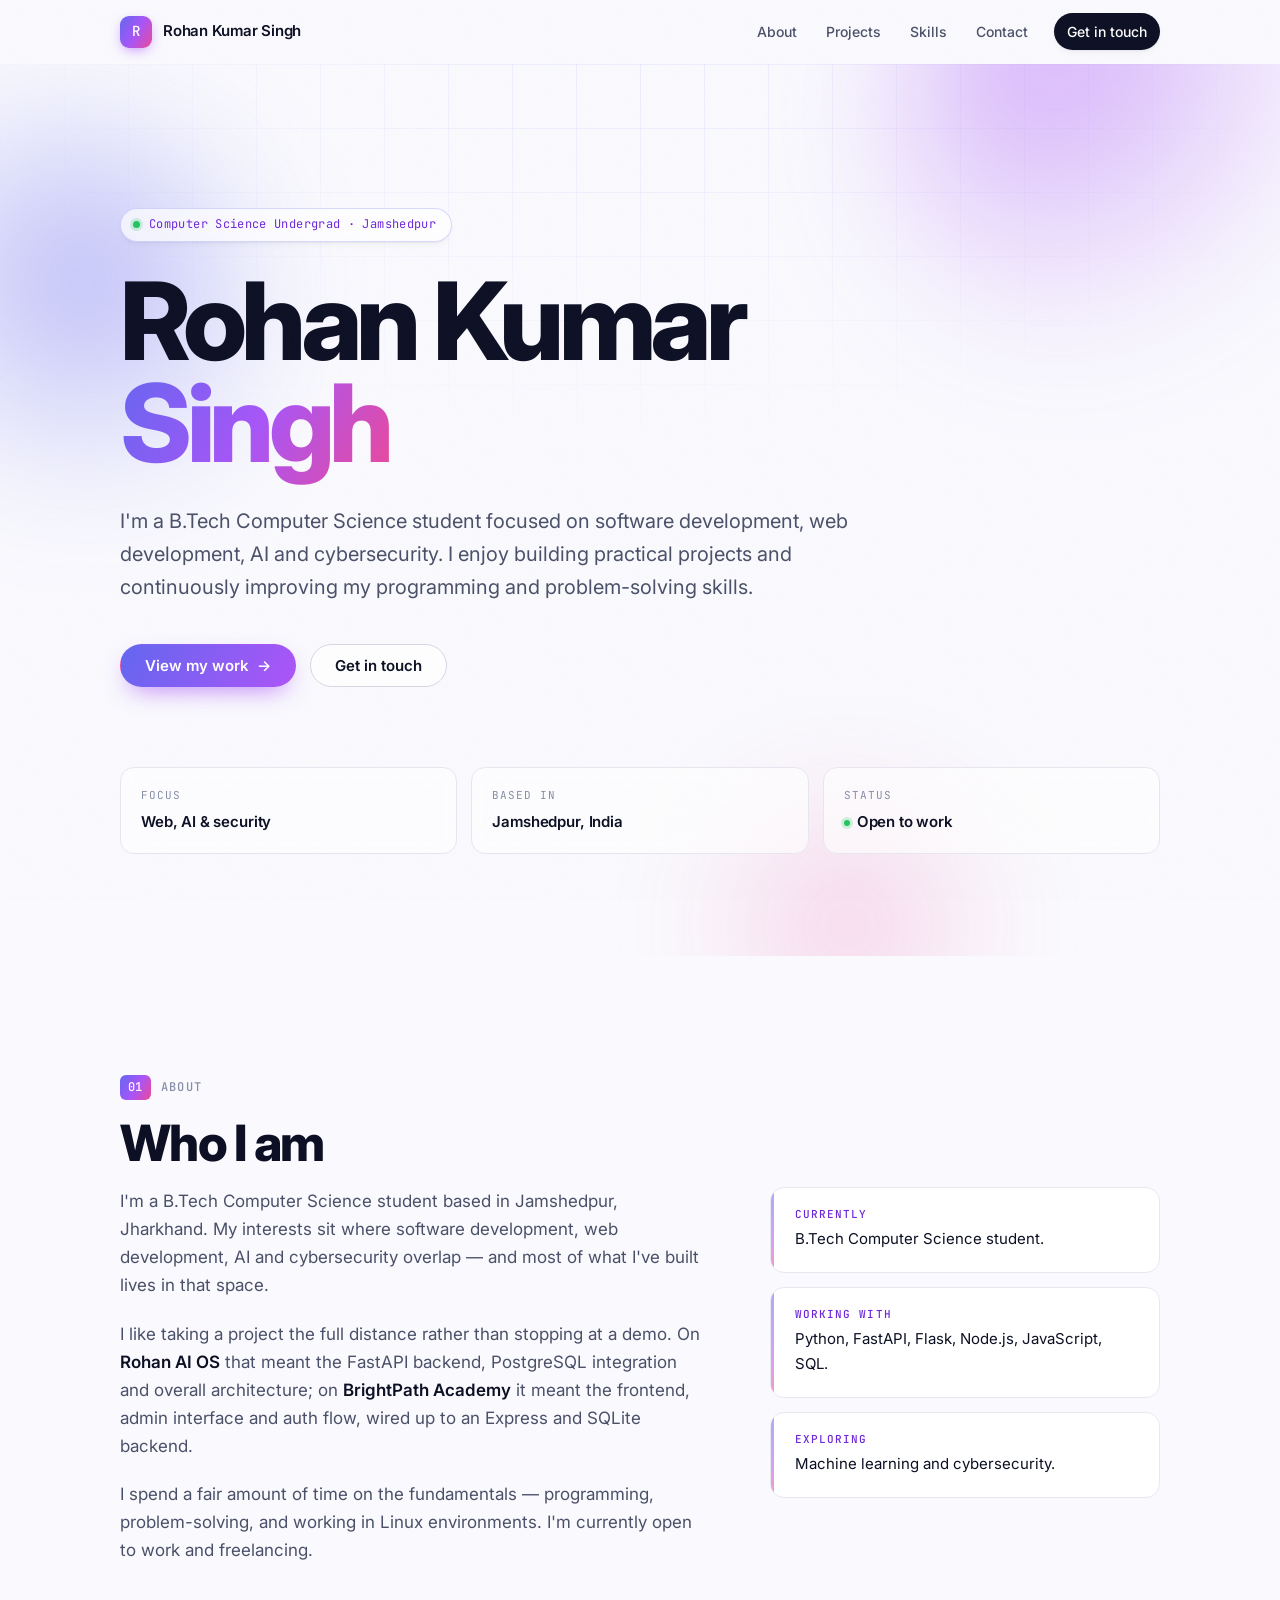
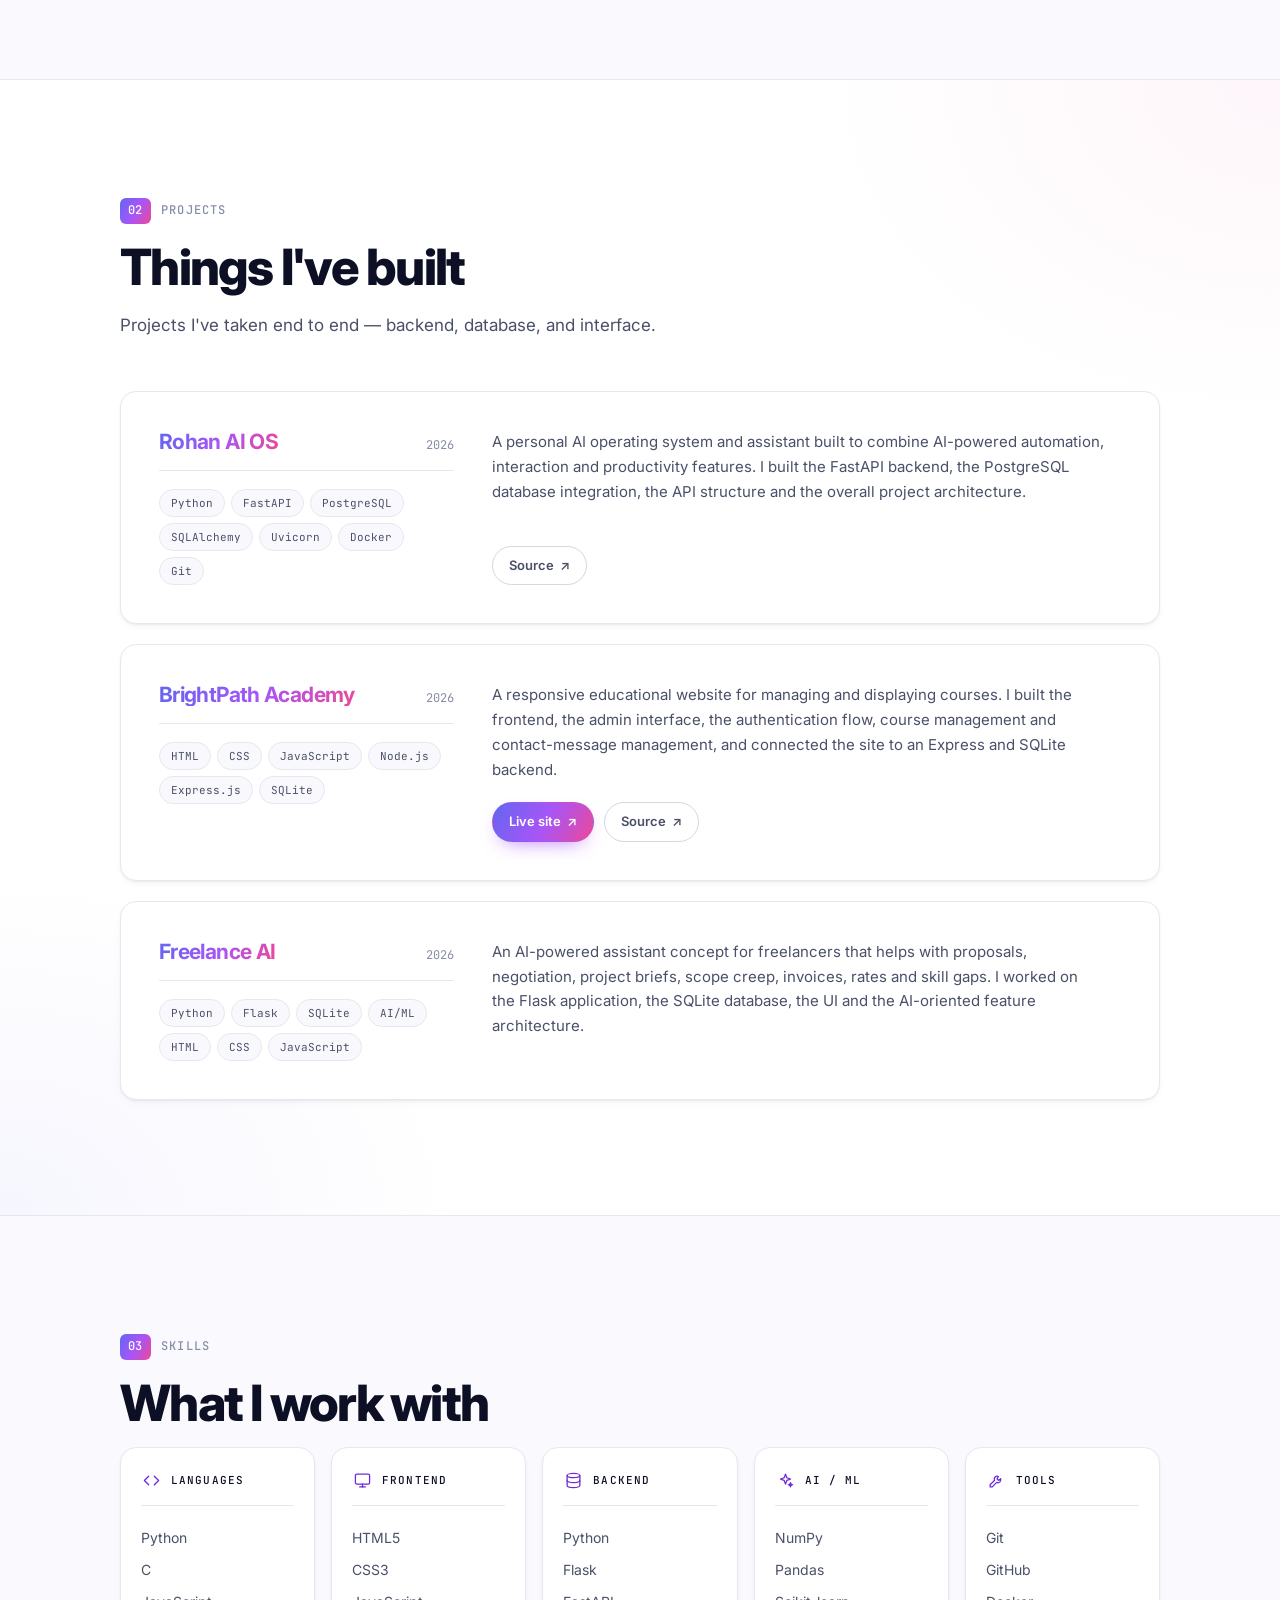
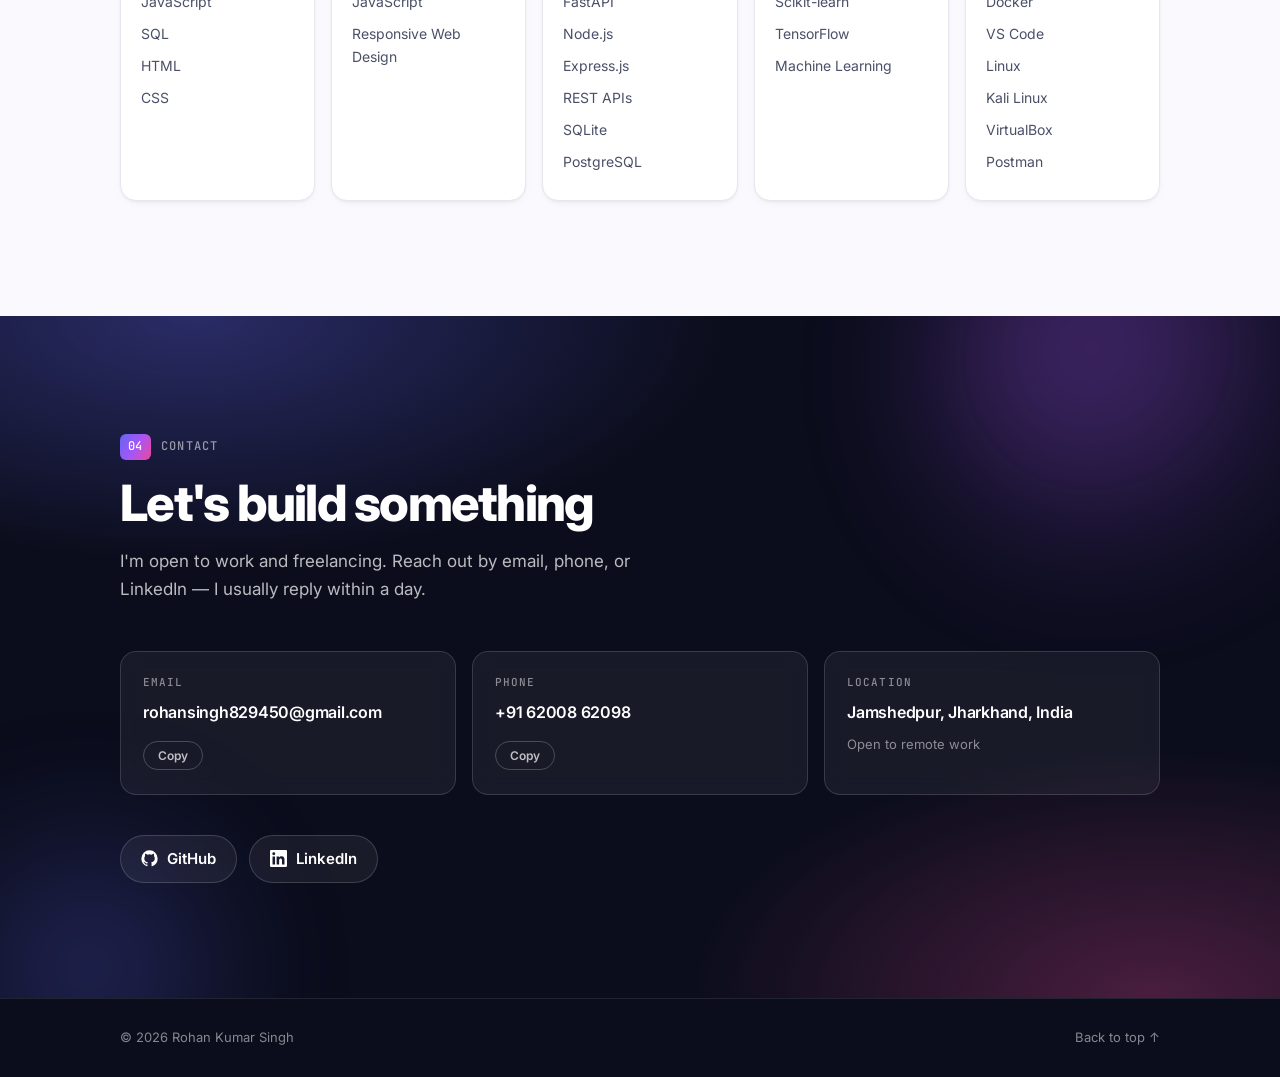
==== web/index.html @ a2c8829d "Add personal portfolio site Single-page portfolio with hero, about, projects, skills and contact sec" ====
<!DOCTYPE html>
<html lang="en">
<head>
<meta charset="UTF-8" />
<meta name="viewport" content="width=device-width, initial-scale=1" />
<title>Rohan Kumar Singh — Software Developer</title>
<meta name="description" content="Portfolio of Rohan Kumar Singh, a B.Tech Computer Science student in Jamshedpur, India, building across software development, web development, AI and cybersecurity." />
<meta property="og:title" content="Rohan Kumar Singh — Software Developer" />
<meta property="og:description" content="Projects, skills and contact details for Rohan Kumar Singh — web development, AI and cybersecurity." />
<meta property="og:type" content="website" />
<link rel="preconnect" href="https://fonts.googleapis.com" />
<link rel="preconnect" href="https://fonts.gstatic.com" crossorigin />
<link href="https://fonts.googleapis.com/css2?family=Inter:wght@400;500;600;700;800&family=JetBrains+Mono:wght@400;500&display=swap" rel="stylesheet" />
<link rel="stylesheet" href="styles.css" />
<link rel="icon" href="data:image/svg+xml,<svg xmlns='http://www.w3.org/2000/svg' viewBox='0 0 100 100'><text y='.9em' font-size='90'>R</text></svg>" />
</head>
<body>

<div class="noise" aria-hidden="true"></div>
<a class="skip-link" href="#main">Skip to content</a>

<header class="nav" id="nav">
  <div class="nav__inner">
    <a class="nav__logo" href="#top" aria-label="Rohan Kumar Singh — home">
      <span class="nav__mark" aria-hidden="true">R</span>
      <span class="nav__name">Rohan Kumar Singh</span>
    </a>

    <nav class="nav__links" id="nav-links" aria-label="Primary">
      <a href="#about">About</a>
      <a href="#projects">Projects</a>
      <a href="#skills">Skills</a>
      <a href="#contact">Contact</a>
      <a class="nav__cta" href="#contact">Get in touch</a>
    </nav>

    <button class="nav__toggle" id="nav-toggle" aria-label="Open menu" aria-expanded="false" aria-controls="nav-links">
      <span></span><span></span><span></span>
    </button>
  </div>
</header>

<main id="main">

  <section class="hero" id="top">
    <div class="hero__decor" aria-hidden="true">
      <span class="orb orb--1"></span>
      <span class="orb orb--2"></span>
      <span class="orb orb--3"></span>
    </div>

    <div class="container">
      <p class="eyebrow reveal">
        <span class="dot" aria-hidden="true"></span>
        Computer Science Undergrad · Jamshedpur
      </p>

      <h1 class="hero__title reveal">
        Rohan Kumar<br /><span class="grad-text">Singh</span>
      </h1>

      <p class="hero__lede reveal">
        I'm a B.Tech Computer Science student focused on software development,
        web development, AI and cybersecurity. I enjoy building practical projects
        and continuously improving my programming and problem-solving skills.
      </p>

      <div class="hero__actions reveal">
        <a class="btn btn--primary" href="#projects">
          View my work
          <span aria-hidden="true">→</span>
        </a>
        <a class="btn btn--ghost" href="#contact">Get in touch</a>
      </div>

      <dl class="hero__stats reveal">
        <div class="stat">
          <dt>Focus</dt>
          <dd>Web, AI &amp; security</dd>
        </div>
        <div class="stat">
          <dt>Based in</dt>
          <dd>Jamshedpur, India</dd>
        </div>
        <div class="stat">
          <dt>Status</dt>
          <dd><span class="dot dot--sm" aria-hidden="true"></span>Open to work</dd>
        </div>
      </dl>
    </div>
  </section>

  <section class="section" id="about" aria-labelledby="about-title">
    <div class="container">
      <p class="section__index reveal"><span>01</span> About</p>
      <h2 class="section__title reveal" id="about-title">Who I am</h2>

      <div class="about__grid">
        <div class="about__body reveal">
          <p>
            I'm a B.Tech Computer Science student based in Jamshedpur, Jharkhand.
            My interests sit where software development, web development, AI and
            cybersecurity overlap — and most of what I've built lives in that space.
          </p>
          <p>
            I like taking a project the full distance rather than stopping at a demo.
            On <strong>Rohan AI OS</strong> that meant the FastAPI backend, PostgreSQL
            integration and overall architecture; on <strong>BrightPath Academy</strong>
            it meant the frontend, admin interface and auth flow, wired up to an
            Express and SQLite backend.
          </p>
          <p>
            I spend a fair amount of time on the fundamentals — programming,
            problem-solving, and working in Linux environments. I'm currently
            open to work and freelancing.
          </p>
        </div>

        <aside class="about__facts reveal" aria-label="Quick facts">
          <div class="fact">
            <h3>Currently</h3>
            <p>B.Tech Computer Science student.</p>
          </div>
          <div class="fact">
            <h3>Working with</h3>
            <p>Python, FastAPI, Flask, Node.js, JavaScript, SQL.</p>
          </div>
          <div class="fact">
            <h3>Exploring</h3>
            <p>Machine learning and cybersecurity.</p>
          </div>
        </aside>
      </div>
    </div>
  </section>

  <section class="section section--alt" id="projects" aria-labelledby="projects-title">
    <div class="container">
      <p class="section__index reveal"><span>02</span> Projects</p>
      <h2 class="section__title reveal" id="projects-title">Things I've built</h2>
      <p class="section__lede reveal">
        Projects I've taken end to end — backend, database, and interface.
      </p>

      <div class="projects">

        <article class="project reveal">
          <div class="project__glow" aria-hidden="true"></div>
          <div class="project__meta">
            <div class="project__head">
              <h3 class="project__name">Rohan AI OS</h3>
              <p class="project__year">2026</p>
            </div>
            <ul class="tags">
              <li>Python</li><li>FastAPI</li><li>PostgreSQL</li><li>SQLAlchemy</li>
              <li>Uvicorn</li><li>Docker</li><li>Git</li>
            </ul>
          </div>
          <div class="project__body">
            <p class="project__desc">
              A personal AI operating system and assistant built to combine AI-powered
              automation, interaction and productivity features. I built the FastAPI
              backend, the PostgreSQL database integration, the API structure and the
              overall project architecture.
            </p>
            <div class="project__links">
              <a class="link-pill" href="https://github.com/ROHANSINGH-create/rohan-ai-os" target="_blank" rel="noopener noreferrer">
                Source <span aria-hidden="true">↗</span>
              </a>
            </div>
          </div>
        </article>

        <article class="project reveal">
          <div class="project__glow" aria-hidden="true"></div>
          <div class="project__meta">
            <div class="project__head">
              <h3 class="project__name">BrightPath Academy</h3>
              <p class="project__year">2026</p>
            </div>
            <ul class="tags">
              <li>HTML</li><li>CSS</li><li>JavaScript</li><li>Node.js</li>
              <li>Express.js</li><li>SQLite</li>
            </ul>
          </div>
          <div class="project__body">
            <p class="project__desc">
              A responsive educational website for managing and displaying courses.
              I built the frontend, the admin interface, the authentication flow,
              course management and contact-message management, and connected the
              site to an Express and SQLite backend.
            </p>
            <div class="project__links">
              <a class="link-pill link-pill--solid" href="https://brightpath-coaching-1.onrender.com" target="_blank" rel="noopener noreferrer">
                Live site <span aria-hidden="true">↗</span>
              </a>
              <a class="link-pill" href="https://github.com/ROHANSINGH-create/brightpath-coaching" target="_blank" rel="noopener noreferrer">
                Source <span aria-hidden="true">↗</span>
              </a>
            </div>
          </div>
        </article>

        <article class="project reveal">
          <div class="project__glow" aria-hidden="true"></div>
          <div class="project__meta">
            <div class="project__head">
              <h3 class="project__name">Freelance AI</h3>
              <p class="project__year">2026</p>
            </div>
            <ul class="tags">
              <li>Python</li><li>Flask</li><li>SQLite</li><li>AI/ML</li>
              <li>HTML</li><li>CSS</li><li>JavaScript</li>
            </ul>
          </div>
          <div class="project__body">
            <p class="project__desc">
              An AI-powered assistant concept for freelancers that helps with proposals,
              negotiation, project briefs, scope creep, invoices, rates and skill gaps.
              I worked on the Flask application, the SQLite database, the UI and the
              AI-oriented feature architecture.
            </p>
          </div>
        </article>

      </div>
    </div>
  </section>

  <section class="section" id="skills" aria-labelledby="skills-title">
    <div class="container">
      <p class="section__index reveal"><span>03</span> Skills</p>
      <h2 class="section__title reveal" id="skills-title">What I work with</h2>

      <div class="skills">

        <div class="skill-group reveal">
          <h3>
            <svg viewBox="0 0 24 24" fill="none" stroke="currentColor" stroke-width="1.8" stroke-linecap="round" stroke-linejoin="round" aria-hidden="true"><polyline points="16 18 22 12 16 6"/><polyline points="8 6 2 12 8 18"/></svg>
            Languages
          </h3>
          <ul>
            <li>Python</li><li>C</li><li>JavaScript</li>
            <li>SQL</li><li>HTML</li><li>CSS</li>
          </ul>
        </div>

        <div class="skill-group reveal">
          <h3>
            <svg viewBox="0 0 24 24" fill="none" stroke="currentColor" stroke-width="1.8" stroke-linecap="round" stroke-linejoin="round" aria-hidden="true"><rect x="2" y="3" width="20" height="14" rx="2"/><line x1="8" y1="21" x2="16" y2="21"/><line x1="12" y1="17" x2="12" y2="21"/></svg>
            Frontend
          </h3>
          <ul>
            <li>HTML5</li><li>CSS3</li><li>JavaScript</li>
            <li>Responsive Web Design</li>
          </ul>
        </div>

        <div class="skill-group reveal">
          <h3>
            <svg viewBox="0 0 24 24" fill="none" stroke="currentColor" stroke-width="1.8" stroke-linecap="round" stroke-linejoin="round" aria-hidden="true"><ellipse cx="12" cy="5" rx="9" ry="3"/><path d="M21 12c0 1.66-4 3-9 3s-9-1.34-9-3"/><path d="M3 5v14c0 1.66 4 3 9 3s9-1.34 9-3V5"/></svg>
            Backend
          </h3>
          <ul>
            <li>Python</li><li>Flask</li><li>FastAPI</li><li>Node.js</li>
            <li>Express.js</li><li>REST APIs</li><li>SQLite</li><li>PostgreSQL</li>
          </ul>
        </div>

        <div class="skill-group reveal">
          <h3>
            <svg viewBox="0 0 24 24" fill="none" stroke="currentColor" stroke-width="1.8" stroke-linecap="round" stroke-linejoin="round" aria-hidden="true"><path d="M12 3l1.9 5.1L19 10l-5.1 1.9L12 17l-1.9-5.1L5 10l5.1-1.9z"/><path d="M19 15l.8 2.2L22 18l-2.2.8L19 21l-.8-2.2L16 18l2.2-.8z"/></svg>
            AI / ML
          </h3>
          <ul>
            <li>NumPy</li><li>Pandas</li><li>Scikit-learn</li>
            <li>TensorFlow</li><li>Machine Learning</li>
          </ul>
        </div>

        <div class="skill-group reveal">
          <h3>
            <svg viewBox="0 0 24 24" fill="none" stroke="currentColor" stroke-width="1.8" stroke-linecap="round" stroke-linejoin="round" aria-hidden="true"><path d="M14.7 6.3a4 4 0 0 0-5.4 5.4L3 18v3h3l6.3-6.3a4 4 0 0 0 5.4-5.4l-2.6 2.6-2.4-2.4z"/></svg>
            Tools
          </h3>
          <ul>
            <li>Git</li><li>GitHub</li><li>Docker</li><li>VS Code</li>
            <li>Linux</li><li>Kali Linux</li><li>VirtualBox</li><li>Postman</li>
          </ul>
        </div>

      </div>
    </div>
  </section>

  <section class="section contact" id="contact" aria-labelledby="contact-title">
    <div class="contact__decor" aria-hidden="true">
      <span class="orb orb--4"></span>
      <span class="orb orb--5"></span>
    </div>

    <div class="container">
      <p class="section__index section__index--light reveal"><span>04</span> Contact</p>
      <h2 class="section__title section__title--light reveal" id="contact-title">Let's build something</h2>
      <p class="contact__lede reveal">
        I'm open to work and freelancing. Reach out by email, phone, or LinkedIn —
        I usually reply within a day.
      </p>

      <div class="contact__grid">
        <div class="contact-card reveal">
          <h3>Email</h3>
          <a class="contact-card__value" href="mailto:rohansingh829450@gmail.com">rohansingh829450@gmail.com</a>
          <button class="copy-btn" type="button" data-copy="rohansingh829450@gmail.com" data-label="Copy">Copy</button>
        </div>

        <div class="contact-card reveal">
          <h3>Phone</h3>
          <a class="contact-card__value" href="tel:+916200862098">+91 62008 62098</a>
          <button class="copy-btn" type="button" data-copy="+916200862098" data-label="Copy">Copy</button>
        </div>

        <div class="contact-card reveal">
          <h3>Location</h3>
          <p class="contact-card__value contact-card__value--static">Jamshedpur, Jharkhand, India</p>
          <p class="contact-card__note">Open to remote work</p>
        </div>
      </div>

      <ul class="socials reveal">
        <li>
          <a href="https://github.com/ROHANSINGH-create" target="_blank" rel="noopener noreferrer">
            <svg viewBox="0 0 24 24" fill="currentColor" aria-hidden="true"><path d="M12 .5A11.5 11.5 0 0 0 .5 12a11.5 11.5 0 0 0 7.86 10.92c.58.1.79-.25.79-.56v-2c-3.2.7-3.88-1.37-3.88-1.37-.53-1.34-1.29-1.7-1.29-1.7-1.05-.72.08-.7.08-.7 1.16.08 1.77 1.2 1.77 1.2 1.03 1.77 2.7 1.26 3.36.96.1-.75.4-1.26.73-1.55-2.55-.29-5.24-1.28-5.24-5.7 0-1.26.45-2.29 1.19-3.1-.12-.29-.52-1.46.11-3.05 0 0 .97-.31 3.18 1.18a11 11 0 0 1 5.8 0c2.2-1.49 3.17-1.18 3.17-1.18.63 1.59.23 2.76.12 3.05.74.81 1.18 1.84 1.18 3.1 0 4.43-2.69 5.4-5.25 5.69.41.36.78 1.06.78 2.14v3.17c0 .31.21.67.8.56A11.5 11.5 0 0 0 23.5 12 11.5 11.5 0 0 0 12 .5z"/></svg>
            GitHub
          </a>
        </li>
        <li>
          <a href="https://www.linkedin.com/in/rohan-kumar-singh-a278ab342/" target="_blank" rel="noopener noreferrer">
            <svg viewBox="0 0 24 24" fill="currentColor" aria-hidden="true"><path d="M20.45 20.45h-3.55v-5.57c0-1.33-.03-3.04-1.85-3.04-1.86 0-2.14 1.45-2.14 2.94v5.67H9.35V9h3.41v1.56h.05c.47-.9 1.63-1.85 3.36-1.85 3.6 0 4.27 2.37 4.27 5.46zM5.34 7.43a2.06 2.06 0 1 1 0-4.12 2.06 2.06 0 0 1 0 4.12zM7.12 20.45H3.56V9h3.56zM22.22 0H1.77C.79 0 0 .77 0 1.72v20.55C0 23.23.79 24 1.77 24h20.45c.98 0 1.78-.77 1.78-1.73V1.72C24 .77 23.2 0 22.22 0z"/></svg>
            LinkedIn
          </a>
        </li>
      </ul>
    </div>
  </section>

</main>

<footer class="footer">
  <div class="container footer__inner">
    <p>© <span id="year">2026</span> Rohan Kumar Singh</p>
    <a class="footer__top" href="#top">Back to top ↑</a>
  </div>
</footer>

<script src="script.js"></script>
</body>
</html>
---- web/styles.css ----
:root {
  --paper: #fafafe;
  --surface: #ffffff;
  --ink: #0d1024;
  --ink-soft: #4a5068;
  --ink-faint: #868da6;
  --line: #e7e7f0;
  --line-strong: #d6d6e4;

  --g1: #6366f1;
  --g2: #a855f7;
  --g3: #ec4899;
  --accent: #6d28d9;
  --accent-soft: #f2effe;

  --grad: linear-gradient(120deg, var(--g1) 0%, var(--g2) 52%, var(--g3) 100%);
  --dark: #0b0d1c;
  --dark-2: #141733;

  --font-sans: "Inter", -apple-system, BlinkMacSystemFont, "Segoe UI", Roboto, sans-serif;
  --font-mono: "JetBrains Mono", ui-monospace, SFMono-Regular, Menlo, monospace;

  --maxw: 1120px;
  --gutter: clamp(1.25rem, 4vw, 2.5rem);
  --radius: 16px;
  --shadow-sm: 0 1px 2px rgba(13, 16, 36, 0.05), 0 4px 12px -6px rgba(13, 16, 36, 0.1);
  --shadow-md: 0 2px 6px rgba(13, 16, 36, 0.06), 0 18px 40px -20px rgba(13, 16, 36, 0.28);
  --shadow-lg: 0 24px 70px -28px rgba(109, 40, 217, 0.45);
}

*,
*::before,
*::after {
  box-sizing: border-box;
}

html {
  scroll-behavior: smooth;
  scroll-padding-top: 5.5rem;
  -webkit-text-size-adjust: 100%;
}

body {
  margin: 0;
  background: var(--paper);
  color: var(--ink);
  font-family: var(--font-sans);
  font-size: 1rem;
  line-height: 1.65;
  -webkit-font-smoothing: antialiased;
  text-rendering: optimizeLegibility;
  overflow-x: hidden;
}

img, svg {
  display: block;
  max-width: 100%;
}

a {
  color: inherit;
}

h1, h2, h3 {
  line-height: 1.1;
  letter-spacing: -0.025em;
  margin: 0;
  font-weight: 700;
}

p { margin: 0; }

ul {
  margin: 0;
  padding: 0;
  list-style: none;
}

.container {
  width: 100%;
  max-width: var(--maxw);
  margin-inline: auto;
  padding-inline: var(--gutter);
}

.grad-text {
  background: var(--grad);
  -webkit-background-clip: text;
  background-clip: text;
  color: transparent;
}

/* Film-grain overlay for texture */
.noise {
  position: fixed;
  inset: 0;
  z-index: 200;
  pointer-events: none;
  opacity: 0.028;
  background-image: url("data:image/svg+xml,%3Csvg xmlns='http://www.w3.org/2000/svg' width='200' height='200'%3E%3Cfilter id='n'%3E%3CfeTurbulence type='fractalNoise' baseFrequency='0.85' numOctaves='4' stitchTiles='stitch'/%3E%3C/filter%3E%3Crect width='200' height='200' filter='url(%23n)'/%3E%3C/svg%3E");
}

.skip-link {
  position: absolute;
  left: -9999px;
  top: 0;
  z-index: 300;
  padding: 0.75rem 1.25rem;
  background: var(--ink);
  color: #fff;
  border-radius: 0 0 var(--radius) 0;
  font-size: 0.875rem;
}

.skip-link:focus { left: 0; }

:focus-visible {
  outline: 2px solid var(--g1);
  outline-offset: 3px;
  border-radius: 4px;
}

/* ---------- Animated gradient orbs ---------- */

.orb {
  position: absolute;
  border-radius: 50%;
  filter: blur(70px);
  opacity: 0.5;
  will-change: transform;
}

.orb--1 {
  width: 460px; height: 460px;
  top: -160px; right: -80px;
  background: radial-gradient(circle at 30% 30%, #a855f7, transparent 68%);
  animation: drift1 18s ease-in-out infinite alternate;
}

.orb--2 {
  width: 380px; height: 380px;
  top: 60px; left: -140px;
  background: radial-gradient(circle at 60% 40%, #6366f1, transparent 68%);
  animation: drift2 22s ease-in-out infinite alternate;
}

.orb--3 {
  width: 300px; height: 300px;
  bottom: -120px; right: 22%;
  background: radial-gradient(circle at 50% 50%, #ec4899, transparent 70%);
  opacity: 0.32;
  animation: drift3 26s ease-in-out infinite alternate;
}

@keyframes drift1 {
  to { transform: translate3d(-60px, 50px, 0) scale(1.12); }
}
@keyframes drift2 {
  to { transform: translate3d(70px, -40px, 0) scale(1.08); }
}
@keyframes drift3 {
  to { transform: translate3d(-40px, -60px, 0) scale(1.15); }
}

/* ---------- Navigation ---------- */

.nav {
  position: sticky;
  top: 0;
  z-index: 100;
  background: rgba(250, 250, 254, 0.72);
  backdrop-filter: saturate(180%) blur(16px);
  -webkit-backdrop-filter: saturate(180%) blur(16px);
  border-bottom: 1px solid transparent;
  transition: border-color 0.25s ease, background-color 0.25s ease, box-shadow 0.25s ease;
}

.nav.is-stuck {
  border-bottom-color: var(--line);
  background: rgba(250, 250, 254, 0.9);
  box-shadow: 0 8px 24px -20px rgba(13, 16, 36, 0.5);
}

.nav__inner {
  max-width: var(--maxw);
  margin-inline: auto;
  padding: 0.8125rem var(--gutter);
  display: flex;
  align-items: center;
  justify-content: space-between;
  gap: 1.5rem;
}

.nav__logo {
  display: flex;
  align-items: center;
  gap: 0.6875rem;
  text-decoration: none;
  font-weight: 600;
  font-size: 0.9375rem;
  letter-spacing: -0.015em;
}

.nav__mark {
  display: grid;
  place-items: center;
  width: 2rem;
  height: 2rem;
  border-radius: 9px;
  background: var(--grad);
  color: #fff;
  font-family: var(--font-mono);
  font-size: 0.875rem;
  font-weight: 500;
  box-shadow: 0 4px 14px -4px rgba(168, 85, 247, 0.8);
  transition: transform 0.3s cubic-bezier(0.34, 1.56, 0.64, 1);
}

.nav__logo:hover .nav__mark {
  transform: rotate(-8deg) scale(1.06);
}

.nav__links {
  display: flex;
  align-items: center;
  gap: 0.1875rem;
}

.nav__links a {
  position: relative;
  padding: 0.4375rem 0.8125rem;
  border-radius: 999px;
  text-decoration: none;
  font-size: 0.875rem;
  font-weight: 500;
  color: var(--ink-soft);
  transition: color 0.18s ease, background-color 0.18s ease;
}

.nav__links a:hover {
  color: var(--ink);
  background: rgba(99, 102, 241, 0.09);
}

.nav__links a.is-active {
  color: var(--accent);
}

.nav__links a.is-active::after {
  content: "";
  position: absolute;
  left: 50%;
  bottom: 0.125rem;
  width: 4px;
  height: 4px;
  border-radius: 50%;
  background: var(--grad);
  transform: translateX(-50%);
}

.nav__cta {
  margin-left: 0.625rem;
  background: var(--ink);
  color: #fff !important;
  box-shadow: var(--shadow-sm);
}

.nav__cta:hover {
  background: var(--grad) !important;
  color: #fff !important;
  transform: translateY(-1px);
}

.nav__toggle {
  display: none;
  flex-direction: column;
  justify-content: center;
  gap: 4px;
  width: 2.625rem;
  height: 2.625rem;
  padding: 0;
  border: 1px solid var(--line-strong);
  border-radius: 10px;
  background: var(--surface);
  cursor: pointer;
}

.nav__toggle span {
  display: block;
  width: 17px;
  height: 1.75px;
  margin-inline: auto;
  border-radius: 2px;
  background: var(--ink);
  transition: transform 0.24s ease, opacity 0.24s ease;
}

.nav__toggle[aria-expanded="true"] span:nth-child(1) { transform: translateY(5.75px) rotate(45deg); }
.nav__toggle[aria-expanded="true"] span:nth-child(2) { opacity: 0; }
.nav__toggle[aria-expanded="true"] span:nth-child(3) { transform: translateY(-5.75px) rotate(-45deg); }

/* ---------- Hero ---------- */

.hero {
  position: relative;
  padding: clamp(4.5rem, 12vw, 9rem) 0 clamp(3.5rem, 8vw, 6.5rem);
  overflow: hidden;
}

.hero__decor {
  position: absolute;
  inset: 0;
  pointer-events: none;
}

.hero::after {
  content: "";
  position: absolute;
  inset: 0;
  background-image:
    linear-gradient(to right, rgba(99, 102, 241, 0.09) 1px, transparent 1px),
    linear-gradient(to bottom, rgba(99, 102, 241, 0.09) 1px, transparent 1px);
  background-size: 64px 64px;
  mask-image: radial-gradient(ellipse 75% 65% at 50% 0%, #000 0%, transparent 70%);
  -webkit-mask-image: radial-gradient(ellipse 75% 65% at 50% 0%, #000 0%, transparent 70%);
  pointer-events: none;
}

.hero .container {
  position: relative;
  z-index: 1;
}

.eyebrow {
  display: inline-flex;
  align-items: center;
  gap: 0.5625rem;
  margin-bottom: 1.75rem;
  padding: 0.375rem 0.9375rem 0.375rem 0.75rem;
  border: 1px solid rgba(99, 102, 241, 0.24);
  border-radius: 999px;
  background: rgba(255, 255, 255, 0.7);
  backdrop-filter: blur(6px);
  font-family: var(--font-mono);
  font-size: 0.75rem;
  letter-spacing: 0.03em;
  color: var(--accent);
  box-shadow: var(--shadow-sm);
}

.dot {
  width: 7px;
  height: 7px;
  border-radius: 50%;
  background: #22c55e;
  box-shadow: 0 0 0 3px rgba(34, 197, 94, 0.2);
  animation: pulse 2.4s ease-in-out infinite;
}

.dot--sm {
  width: 6px;
  height: 6px;
  display: inline-block;
  vertical-align: middle;
  margin-right: 0.4375rem;
}

@keyframes pulse {
  0%, 100% { box-shadow: 0 0 0 3px rgba(34, 197, 94, 0.2); }
  50% { box-shadow: 0 0 0 6px rgba(34, 197, 94, 0.08); }
}

.hero__title {
  font-size: clamp(3rem, 11vw, 6.75rem);
  font-weight: 800;
  letter-spacing: -0.05em;
  line-height: 0.95;
  margin-bottom: 1.875rem;
  max-width: 13ch;
}

.hero__lede {
  max-width: 58ch;
  font-size: clamp(1.0625rem, 2vw, 1.25rem);
  color: var(--ink-soft);
  margin-bottom: 2.5rem;
}

.hero__actions {
  display: flex;
  flex-wrap: wrap;
  gap: 0.875rem;
  margin-bottom: clamp(3.25rem, 7vw, 5rem);
}

.hero__stats {
  display: grid;
  grid-template-columns: repeat(3, minmax(0, 1fr));
  gap: 0.875rem;
  margin: 0;
}

.stat {
  padding: 1.125rem 1.25rem;
  border: 1px solid var(--line);
  border-radius: 14px;
  background: rgba(255, 255, 255, 0.62);
  backdrop-filter: blur(8px);
  transition: transform 0.25s ease, border-color 0.25s ease, box-shadow 0.25s ease;
}

.stat:hover {
  transform: translateY(-3px);
  border-color: rgba(99, 102, 241, 0.35);
  box-shadow: var(--shadow-md);
}

.stat dt {
  font-family: var(--font-mono);
  font-size: 0.6875rem;
  letter-spacing: 0.09em;
  text-transform: uppercase;
  color: var(--ink-faint);
  margin-bottom: 0.375rem;
}

.stat dd {
  margin: 0;
  font-size: 0.9375rem;
  font-weight: 600;
  letter-spacing: -0.01em;
}

/* ---------- Buttons ---------- */

.btn {
  position: relative;
  display: inline-flex;
  align-items: center;
  justify-content: center;
  gap: 0.5rem;
  padding: 0.8125rem 1.5rem;
  border: 1px solid transparent;
  border-radius: 999px;
  font-family: inherit;
  font-size: 0.9375rem;
  font-weight: 600;
  line-height: 1;
  text-decoration: none;
  cursor: pointer;
  transition: transform 0.2s ease, box-shadow 0.2s ease, background-color 0.2s ease, border-color 0.2s ease;
}

.btn:hover { transform: translateY(-2px); }
.btn:active { transform: translateY(0); }

.btn--primary {
  background: var(--grad);
  background-size: 180% 180%;
  color: #fff;
  box-shadow: 0 10px 26px -10px rgba(168, 85, 247, 0.85);
  animation: gradShift 7s ease infinite;
}

.btn--primary:hover {
  box-shadow: 0 16px 34px -10px rgba(168, 85, 247, 0.95);
}

.btn--primary span {
  transition: transform 0.22s ease;
}

.btn--primary:hover span {
  transform: translateX(3px);
}

@keyframes gradShift {
  0%, 100% { background-position: 0% 50%; }
  50% { background-position: 100% 50%; }
}

.btn--ghost {
  background: rgba(255, 255, 255, 0.75);
  border-color: var(--line-strong);
  color: var(--ink);
  backdrop-filter: blur(6px);
}

.btn--ghost:hover {
  border-color: var(--g1);
  color: var(--accent);
  box-shadow: var(--shadow-sm);
}

/* ---------- Sections ---------- */

.section {
  position: relative;
  padding: clamp(4.5rem, 9vw, 7.5rem) 0;
}

.section--alt {
  background:
    radial-gradient(ellipse 60% 50% at 100% 0%, rgba(236, 72, 153, 0.05), transparent 60%),
    radial-gradient(ellipse 60% 50% at 0% 100%, rgba(99, 102, 241, 0.06), transparent 60%),
    #ffffff;
  border-block: 1px solid var(--line);
}

.section__index {
  display: inline-flex;
  align-items: center;
  gap: 0.625rem;
  font-family: var(--font-mono);
  font-size: 0.75rem;
  font-weight: 500;
  letter-spacing: 0.1em;
  text-transform: uppercase;
  color: var(--ink-faint);
  margin-bottom: 1rem;
}

.section__index span {
  display: inline-block;
  padding: 0.1875rem 0.5rem;
  border-radius: 6px;
  background: var(--grad);
  color: #fff;
  letter-spacing: 0.04em;
}

.section__title {
  font-size: clamp(2rem, 5vw, 3.125rem);
  font-weight: 800;
  letter-spacing: -0.035em;
  margin-bottom: 1rem;
}

.section__lede {
  max-width: 56ch;
  color: var(--ink-soft);
  font-size: 1.0625rem;
  margin-bottom: 3.25rem;
}

/* ---------- About ---------- */

.about__grid {
  display: grid;
  grid-template-columns: minmax(0, 1.5fr) minmax(0, 1fr);
  gap: clamp(2rem, 5vw, 4rem);
  align-items: start;
}

.about__body p + p { margin-top: 1.25rem; }

.about__body p {
  color: var(--ink-soft);
  max-width: 62ch;
  font-size: 1.0625rem;
}

.about__body strong {
  color: var(--ink);
  font-weight: 600;
}

.about__facts {
  display: grid;
  gap: 0.875rem;
}

.fact {
  position: relative;
  padding: 1.25rem 1.375rem 1.25rem 1.5rem;
  border: 1px solid var(--line);
  border-radius: 14px;
  background: var(--surface);
  overflow: hidden;
  transition: transform 0.25s ease, box-shadow 0.25s ease, border-color 0.25s ease;
}

.fact::before {
  content: "";
  position: absolute;
  left: 0;
  top: 0;
  bottom: 0;
  width: 3px;
  background: var(--grad);
  opacity: 0.55;
  transition: opacity 0.25s ease;
}

.fact:hover {
  transform: translateX(4px);
  box-shadow: var(--shadow-md);
  border-color: rgba(99, 102, 241, 0.3);
}

.fact:hover::before { opacity: 1; }

.fact h3 {
  font-family: var(--font-mono);
  font-size: 0.6875rem;
  font-weight: 500;
  letter-spacing: 0.1em;
  text-transform: uppercase;
  color: var(--accent);
  margin-bottom: 0.4375rem;
}

.fact p {
  font-size: 0.9375rem;
  color: var(--ink);
}

/* ---------- Projects ---------- */

.projects {
  display: grid;
  gap: 1.25rem;
}

.project {
  position: relative;
  background: var(--surface);
  border: 1px solid var(--line);
  border-radius: var(--radius);
  padding: clamp(1.5rem, 3.5vw, 2.375rem);
  display: grid;
  grid-template-columns: minmax(0, 0.82fr) minmax(0, 1.75fr);
  gap: clamp(1.25rem, 3vw, 2.75rem);
  overflow: hidden;
  box-shadow: var(--shadow-sm);
  transition: transform 0.3s cubic-bezier(0.22, 1, 0.36, 1),
    box-shadow 0.3s ease, border-color 0.3s ease;
}

.project:hover {
  transform: translateY(-4px);
  border-color: rgba(168, 85, 247, 0.4);
  box-shadow: var(--shadow-lg);
}

.project__glow {
  position: absolute;
  inset: 0;
  background: radial-gradient(560px circle at 12% 0%, rgba(99, 102, 241, 0.09), transparent 62%);
  opacity: 0;
  transition: opacity 0.35s ease;
  pointer-events: none;
}

.project:hover .project__glow { opacity: 1; }

.project__meta,
.project__body {
  position: relative;
  z-index: 1;
}

.project__meta {
  display: flex;
  flex-direction: column;
  gap: 1.125rem;
}

.project__body {
  display: flex;
  flex-direction: column;
  gap: 1.25rem;
}

.project__head {
  display: flex;
  align-items: baseline;
  justify-content: space-between;
  gap: 1rem;
  padding-bottom: 0.875rem;
  border-bottom: 1px solid var(--line);
}

.project__name {
  font-size: 1.3125rem;
  font-weight: 700;
  letter-spacing: -0.03em;
  background: var(--grad);
  -webkit-background-clip: text;
  background-clip: text;
  color: transparent;
}

.project__year {
  font-family: var(--font-mono);
  font-size: 0.75rem;
  color: var(--ink-faint);
  flex-shrink: 0;
}

.project__desc {
  color: var(--ink-soft);
  font-size: 0.9375rem;
  max-width: 68ch;
}

.tags {
  display: flex;
  flex-wrap: wrap;
  gap: 0.375rem;
}

.tags li {
  padding: 0.25rem 0.6875rem;
  border: 1px solid var(--line);
  border-radius: 999px;
  background: #f8f8fd;
  font-family: var(--font-mono);
  font-size: 0.6875rem;
  color: var(--ink-soft);
  transition: border-color 0.2s ease, color 0.2s ease, background-color 0.2s ease;
}

.project:hover .tags li {
  border-color: rgba(99, 102, 241, 0.28);
  background: var(--accent-soft);
  color: var(--accent);
}

.project__links {
  display: flex;
  flex-wrap: wrap;
  gap: 0.625rem;
  margin-top: auto;
}

.link-pill {
  display: inline-flex;
  align-items: center;
  gap: 0.375rem;
  padding: 0.5rem 1rem;
  border: 1px solid var(--line-strong);
  border-radius: 999px;
  background: var(--surface);
  font-size: 0.8125rem;
  font-weight: 600;
  text-decoration: none;
  color: var(--ink-soft);
  transition: transform 0.2s ease, border-color 0.2s ease, color 0.2s ease, box-shadow 0.2s ease;
}

.link-pill:hover {
  transform: translateY(-2px);
  border-color: var(--g1);
  color: var(--accent);
  box-shadow: var(--shadow-sm);
}

.link-pill--solid {
  background: var(--grad);
  border-color: transparent;
  color: #fff;
  box-shadow: 0 8px 20px -10px rgba(168, 85, 247, 0.9);
}

.link-pill--solid:hover {
  color: #fff;
  border-color: transparent;
  box-shadow: 0 12px 26px -10px rgba(168, 85, 247, 1);
}

/* ---------- Skills ---------- */

.skills {
  display: grid;
  grid-template-columns: repeat(5, minmax(0, 1fr));
  gap: 1rem;
}

.skill-group {
  padding: 1.375rem 1.25rem;
  border: 1px solid var(--line);
  border-radius: var(--radius);
  background: var(--surface);
  box-shadow: var(--shadow-sm);
  transition: transform 0.28s cubic-bezier(0.22, 1, 0.36, 1), box-shadow 0.28s ease, border-color 0.28s ease;
}

.skill-group:hover {
  transform: translateY(-5px);
  border-color: rgba(99, 102, 241, 0.35);
  box-shadow: var(--shadow-md);
}

.skill-group h3 {
  display: flex;
  align-items: center;
  gap: 0.5625rem;
  font-family: var(--font-mono);
  font-size: 0.6875rem;
  font-weight: 500;
  letter-spacing: 0.1em;
  text-transform: uppercase;
  color: var(--ink);
  padding-bottom: 0.875rem;
  margin-bottom: 0.9375rem;
  border-bottom: 1px solid var(--line);
}

.skill-group h3 svg {
  width: 17px;
  height: 17px;
  flex-shrink: 0;
  padding: 2px;
  color: var(--accent);
  box-sizing: content-box;
}

.skill-group li {
  font-size: 0.875rem;
  padding: 0.28125rem 0;
  color: var(--ink-soft);
  transition: color 0.18s ease, transform 0.18s ease;
}

.skill-group li:hover {
  color: var(--accent);
  transform: translateX(3px);
}

/* ---------- Contact (dark) ---------- */

.contact {
  position: relative;
  background:
    radial-gradient(ellipse 70% 60% at 15% 0%, rgba(99, 102, 241, 0.35), transparent 60%),
    radial-gradient(ellipse 60% 60% at 90% 100%, rgba(236, 72, 153, 0.28), transparent 60%),
    var(--dark);
  color: #fff;
  overflow: hidden;
}

.contact__decor {
  position: absolute;
  inset: 0;
  pointer-events: none;
}

.orb--4 {
  width: 420px; height: 420px;
  top: -140px; right: -60px;
  background: radial-gradient(circle at 40% 40%, #a855f7, transparent 70%);
  opacity: 0.45;
  animation: drift2 20s ease-in-out infinite alternate;
}

.orb--5 {
  width: 340px; height: 340px;
  bottom: -140px; left: -80px;
  background: radial-gradient(circle at 50% 50%, #6366f1, transparent 70%);
  opacity: 0.4;
  animation: drift1 24s ease-in-out infinite alternate;
}

.contact .container {
  position: relative;
  z-index: 1;
}

.section__index--light { color: rgba(255, 255, 255, 0.55); }

.section__title--light { color: #fff; }

.contact__lede {
  color: rgba(255, 255, 255, 0.72);
  font-size: 1.0625rem;
  max-width: 52ch;
  margin-bottom: 3rem;
}

.contact__grid {
  display: grid;
  grid-template-columns: repeat(3, minmax(0, 1fr));
  gap: 1rem;
  margin-bottom: 2.5rem;
}

.contact-card {
  padding: 1.5rem 1.375rem;
  border: 1px solid rgba(255, 255, 255, 0.14);
  border-radius: var(--radius);
  background: rgba(255, 255, 255, 0.055);
  backdrop-filter: blur(10px);
  -webkit-backdrop-filter: blur(10px);
  transition: transform 0.28s ease, border-color 0.28s ease, background-color 0.28s ease;
}

.contact-card:hover {
  transform: translateY(-4px);
  border-color: rgba(255, 255, 255, 0.32);
  background: rgba(255, 255, 255, 0.09);
}

.contact-card h3 {
  font-family: var(--font-mono);
  font-size: 0.6875rem;
  font-weight: 500;
  letter-spacing: 0.1em;
  text-transform: uppercase;
  color: rgba(255, 255, 255, 0.5);
  margin-bottom: 0.6875rem;
}

.contact-card__value {
  display: block;
  font-size: 1rem;
  font-weight: 600;
  letter-spacing: -0.015em;
  color: #fff;
  text-decoration: none;
  word-break: break-word;
  transition: color 0.2s ease;
}

a.contact-card__value:hover { color: #d8b4fe; }

.contact-card__value--static { cursor: default; }

.contact-card__note {
  margin-top: 0.5rem;
  font-size: 0.8125rem;
  color: rgba(255, 255, 255, 0.5);
}

.copy-btn {
  margin-top: 0.9375rem;
  padding: 0.375rem 0.875rem;
  border: 1px solid rgba(255, 255, 255, 0.22);
  border-radius: 999px;
  background: transparent;
  color: rgba(255, 255, 255, 0.72);
  font-family: inherit;
  font-size: 0.75rem;
  font-weight: 600;
  cursor: pointer;
  transition: background-color 0.2s ease, color 0.2s ease, border-color 0.2s ease;
}

.copy-btn:hover {
  background: rgba(255, 255, 255, 0.12);
  color: #fff;
  border-color: rgba(255, 255, 255, 0.4);
}

.copy-btn.is-copied {
  background: #22c55e;
  border-color: #22c55e;
  color: #052e16;
}

.socials {
  display: flex;
  flex-wrap: wrap;
  gap: 0.75rem;
}

.socials a {
  display: inline-flex;
  align-items: center;
  gap: 0.5625rem;
  padding: 0.6875rem 1.25rem;
  border: 1px solid rgba(255, 255, 255, 0.16);
  border-radius: 999px;
  background: rgba(255, 255, 255, 0.06);
  color: #fff;
  font-size: 0.9375rem;
  font-weight: 600;
  text-decoration: none;
  transition: transform 0.22s ease, background-color 0.22s ease, border-color 0.22s ease, box-shadow 0.22s ease;
}

.socials a:hover {
  transform: translateY(-2px);
  background: var(--grad);
  border-color: transparent;
  box-shadow: 0 12px 28px -12px rgba(168, 85, 247, 0.95);
}

.socials svg {
  width: 17px;
  height: 17px;
}

/* ---------- Footer ---------- */

.footer {
  background: var(--dark);
  color: rgba(255, 255, 255, 0.5);
  padding: 1.75rem 0;
  border-top: 1px solid rgba(255, 255, 255, 0.09);
}

.footer__inner {
  display: flex;
  flex-wrap: wrap;
  align-items: center;
  justify-content: space-between;
  gap: 1rem;
  font-size: 0.8125rem;
}

.footer__top {
  text-decoration: none;
  color: rgba(255, 255, 255, 0.5);
  transition: color 0.2s ease;
}

.footer__top:hover { color: #fff; }

/* ---------- Reveal animation ---------- */

.reveal {
  opacity: 0;
  transform: translateY(18px);
  transition: opacity 0.65s cubic-bezier(0.22, 1, 0.36, 1),
    transform 0.65s cubic-bezier(0.22, 1, 0.36, 1);
}

.reveal.is-visible {
  opacity: 1;
  transform: none;
}

/* ---------- Responsive ---------- */

@media (max-width: 1100px) {
  .skills {
    grid-template-columns: repeat(3, minmax(0, 1fr));
  }
}

@media (max-width: 900px) {
  .project {
    grid-template-columns: minmax(0, 1fr);
    gap: 1.375rem;
  }

  .contact__grid {
    grid-template-columns: minmax(0, 1fr);
  }
}

@media (max-width: 820px) {
  .nav__toggle { display: flex; }

  .nav__links {
    position: absolute;
    top: 100%;
    left: 0;
    right: 0;
    flex-direction: column;
    align-items: stretch;
    gap: 0;
    padding: 0.5rem var(--gutter) 1.25rem;
    background: rgba(250, 250, 254, 0.98);
    backdrop-filter: blur(16px);
    border-bottom: 1px solid var(--line);
    box-shadow: 0 20px 40px -24px rgba(13, 16, 36, 0.4);
    display: none;
  }

  .nav__links.is-open { display: flex; }

  .nav__links a {
    padding: 0.8125rem 0.25rem;
    border-radius: 0;
    font-size: 1rem;
  }

  .nav__links a.is-active::after { display: none; }

  .nav__cta {
    margin: 0.875rem 0 0;
    text-align: center;
    border-radius: 999px;
    padding: 0.8125rem 1rem;
  }

  .about__grid {
    grid-template-columns: minmax(0, 1fr);
    gap: 2.5rem;
  }

  .hero__stats {
    grid-template-columns: minmax(0, 1fr);
  }
}

@media (max-width: 640px) {
  .skills {
    grid-template-columns: repeat(2, minmax(0, 1fr));
  }

  .nav__name { font-size: 0.875rem; }
}

@media (max-width: 420px) {
  .skills {
    grid-template-columns: minmax(0, 1fr);
  }
}

@media (prefers-reduced-motion: reduce) {
  html { scroll-behavior: auto; }

  .reveal {
    opacity: 1;
    transform: none;
    transition: none;
  }

  .orb,
  .dot,
  .btn--primary {
    animation: none !important;
  }

  *,
  *::before,
  *::after {
    transition-duration: 0.01ms !important;
    animation-duration: 0.01ms !important;
  }
}
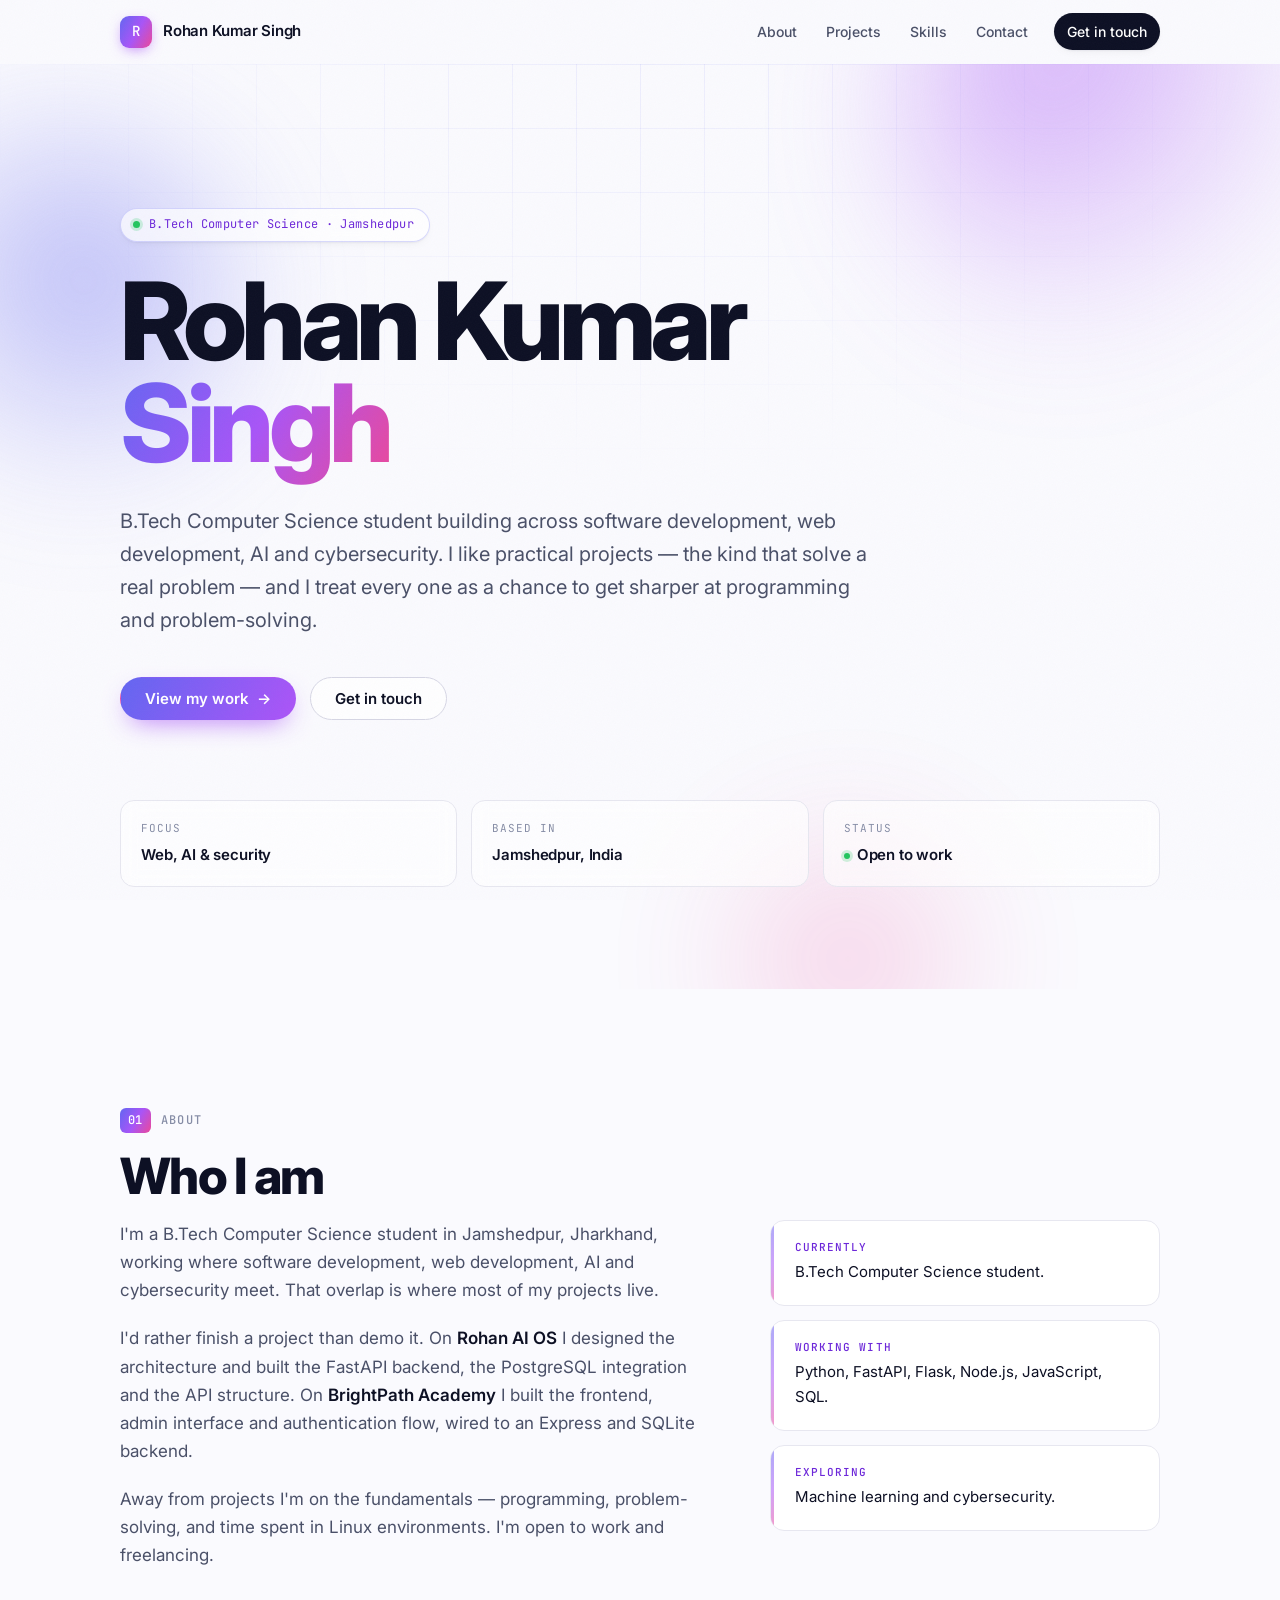
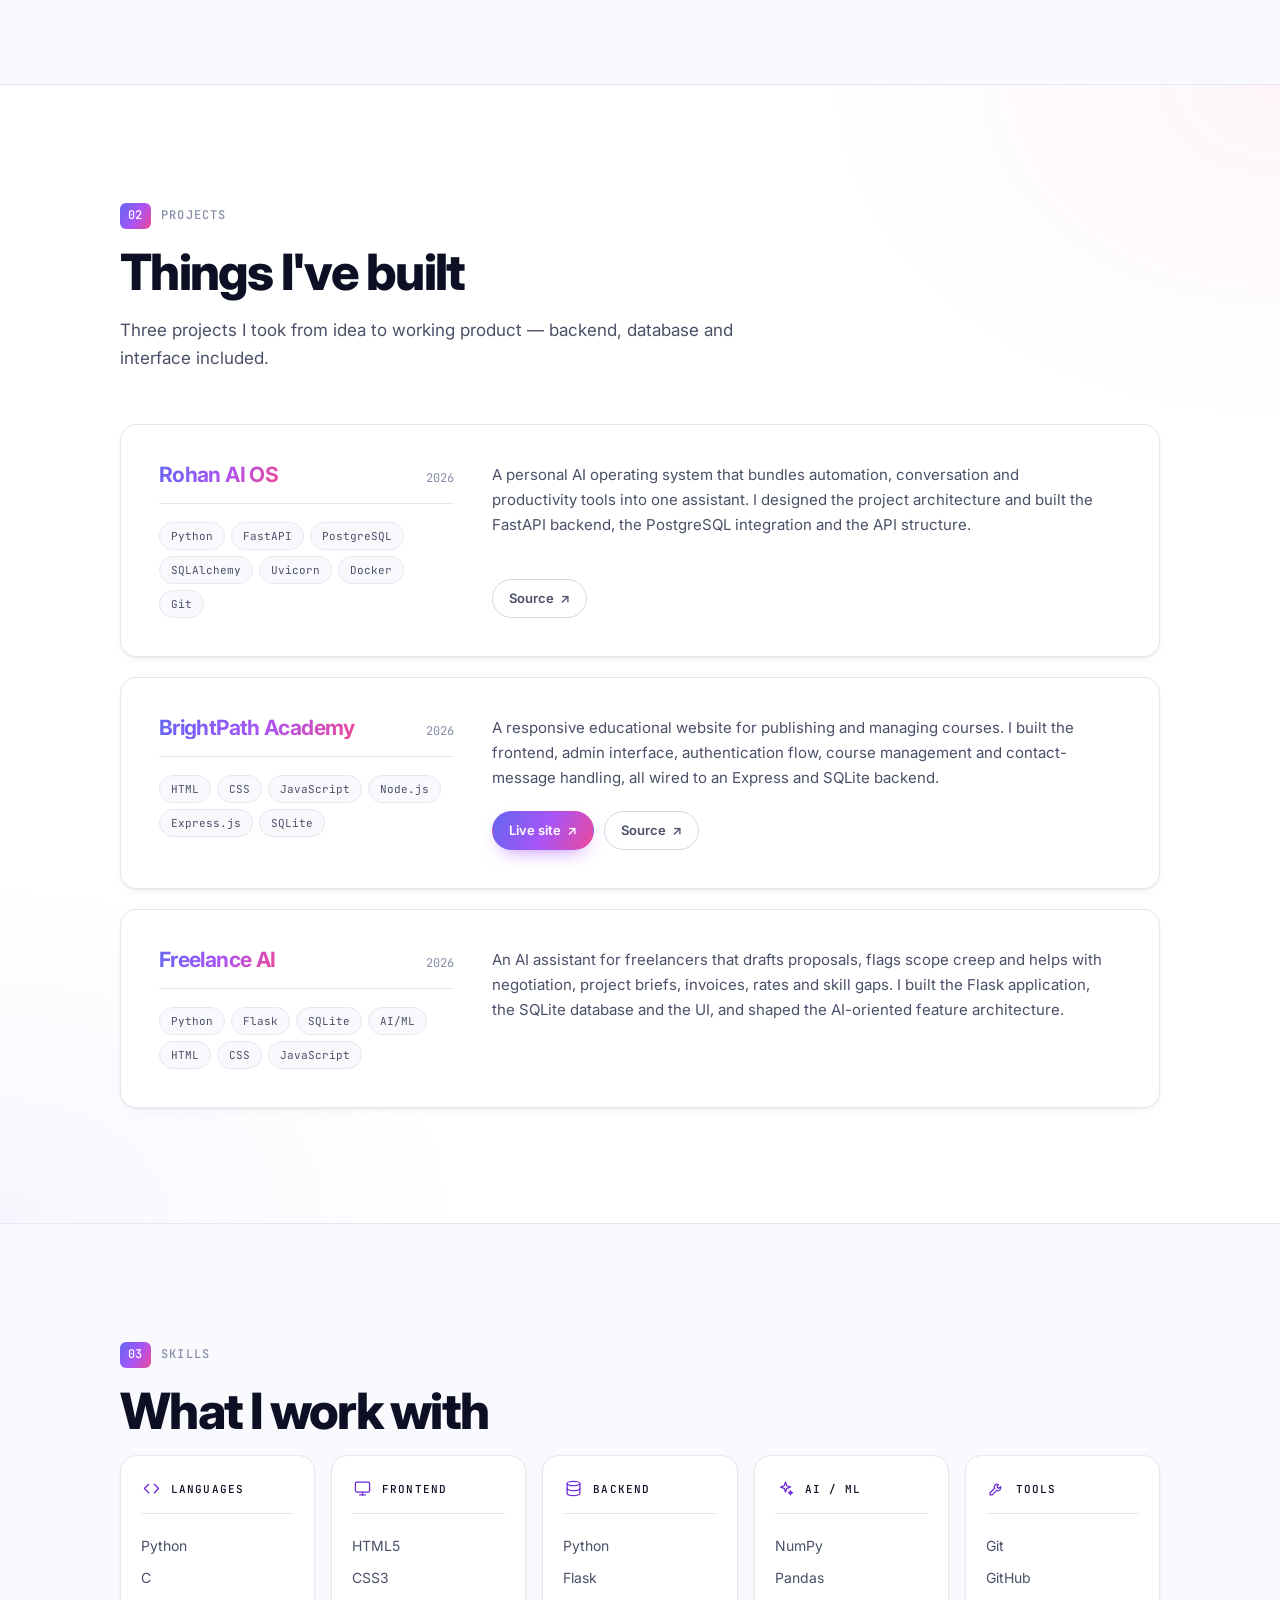
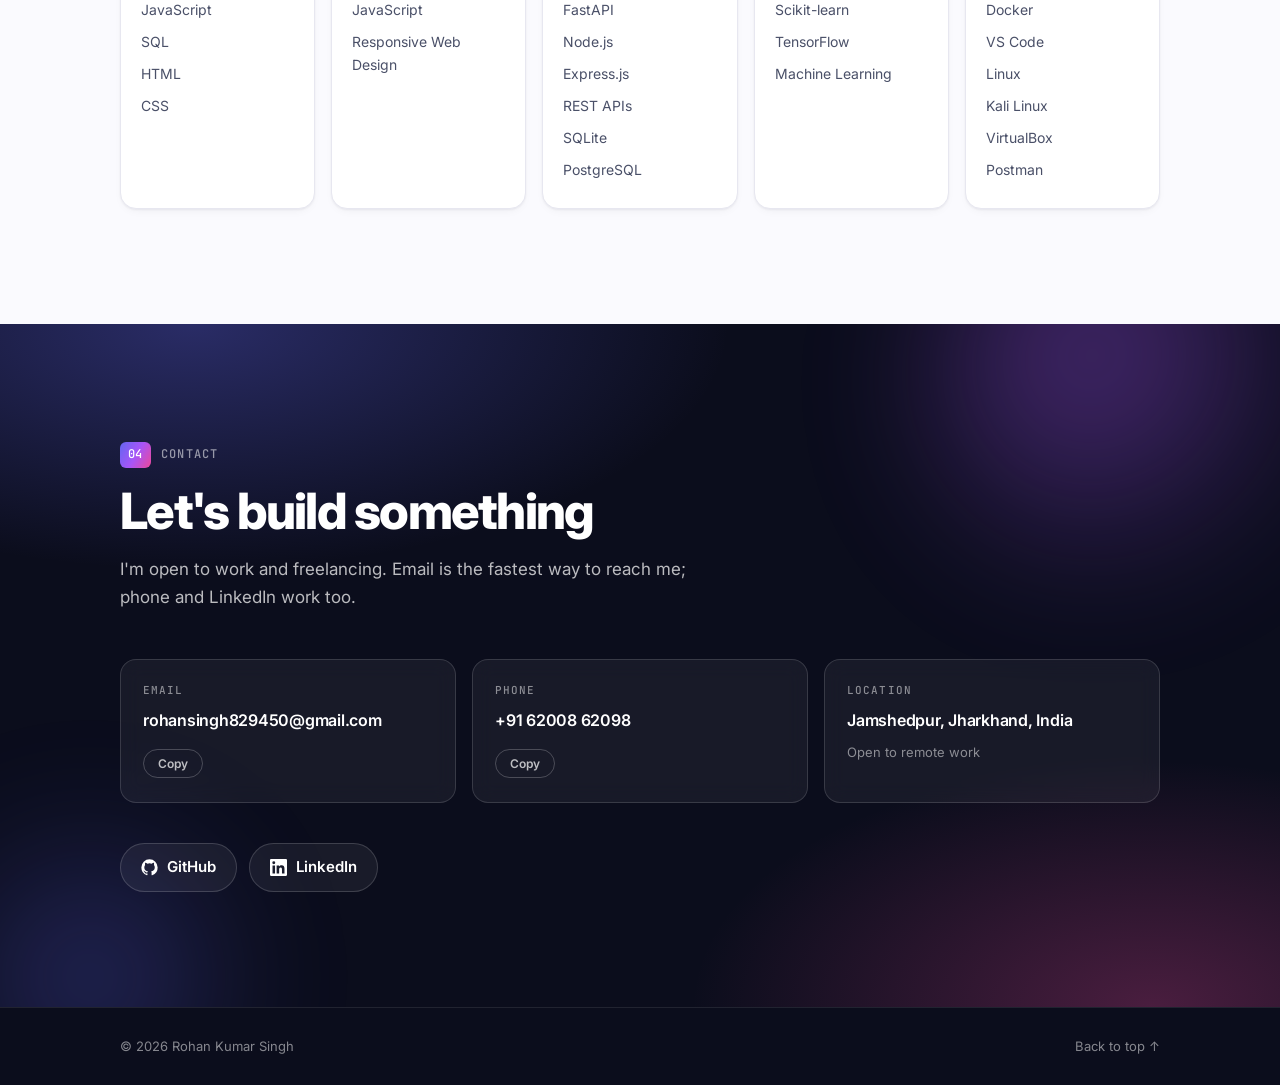
==== commit 6503b5ab: "Polish homepage copy Tighten hero, about, project and contact writing while keeping all facts unchan" ====
--- a/web/index.html
+++ b/web/index.html
@@ -4,7 +4,7 @@
 <meta charset="UTF-8" />
 <meta name="viewport" content="width=device-width, initial-scale=1" />
 <title>Rohan Kumar Singh — Software Developer</title>
-<meta name="description" content="Portfolio of Rohan Kumar Singh, a B.Tech Computer Science student in Jamshedpur, India, building across software development, web development, AI and cybersecurity." />
+<meta name="description" content="Rohan Kumar Singh — B.Tech Computer Science student in Jamshedpur, India, building practical projects across web development, AI and cybersecurity." />
 <meta property="og:title" content="Rohan Kumar Singh — Software Developer" />
 <meta property="og:description" content="Projects, skills and contact details for Rohan Kumar Singh — web development, AI and cybersecurity." />
 <meta property="og:type" content="website" />
@@ -52,7 +52,7 @@
     <div class="container">
       <p class="eyebrow reveal">
         <span class="dot" aria-hidden="true"></span>
-        Computer Science Undergrad · Jamshedpur
+        B.Tech Computer Science · Jamshedpur
       </p>
 
       <h1 class="hero__title reveal">
@@ -60,9 +60,10 @@
       </h1>
 
       <p class="hero__lede reveal">
-        I'm a B.Tech Computer Science student focused on software development,
-        web development, AI and cybersecurity. I enjoy building practical projects
-        and continuously improving my programming and problem-solving skills.
+        B.Tech Computer Science student building across software development,
+        web development, AI and cybersecurity. I like practical projects —
+        the kind that solve a real problem — and I treat every one as a chance
+        to get sharper at programming and problem-solving.
       </p>
 
       <div class="hero__actions reveal">
@@ -98,21 +99,20 @@
       <div class="about__grid">
         <div class="about__body reveal">
           <p>
-            I'm a B.Tech Computer Science student based in Jamshedpur, Jharkhand.
-            My interests sit where software development, web development, AI and
-            cybersecurity overlap — and most of what I've built lives in that space.
+            I'm a B.Tech Computer Science student in Jamshedpur, Jharkhand, working
+            where software development, web development, AI and cybersecurity meet.
+            That overlap is where most of my projects live.
           </p>
           <p>
-            I like taking a project the full distance rather than stopping at a demo.
-            On <strong>Rohan AI OS</strong> that meant the FastAPI backend, PostgreSQL
-            integration and overall architecture; on <strong>BrightPath Academy</strong>
-            it meant the frontend, admin interface and auth flow, wired up to an
-            Express and SQLite backend.
+            I'd rather finish a project than demo it. On <strong>Rohan AI OS</strong>
+            I designed the architecture and built the FastAPI backend, the PostgreSQL
+            integration and the API structure. On <strong>BrightPath Academy</strong>
+            I built the frontend, admin interface and authentication flow, wired to
+            an Express and SQLite backend.
           </p>
           <p>
-            I spend a fair amount of time on the fundamentals — programming,
-            problem-solving, and working in Linux environments. I'm currently
-            open to work and freelancing.
+            Away from projects I'm on the fundamentals — programming, problem-solving,
+            and time spent in Linux environments. I'm open to work and freelancing.
           </p>
         </div>
 
@@ -139,7 +139,8 @@
       <p class="section__index reveal"><span>02</span> Projects</p>
       <h2 class="section__title reveal" id="projects-title">Things I've built</h2>
       <p class="section__lede reveal">
-        Projects I've taken end to end — backend, database, and interface.
+        Three projects I took from idea to working product — backend, database
+        and interface included.
       </p>
 
       <div class="projects">
@@ -158,10 +159,10 @@
           </div>
           <div class="project__body">
             <p class="project__desc">
-              A personal AI operating system and assistant built to combine AI-powered
-              automation, interaction and productivity features. I built the FastAPI
-              backend, the PostgreSQL database integration, the API structure and the
-              overall project architecture.
+              A personal AI operating system that bundles automation, conversation
+              and productivity tools into one assistant. I designed the project
+              architecture and built the FastAPI backend, the PostgreSQL integration
+              and the API structure.
             </p>
             <div class="project__links">
               <a class="link-pill" href="https://github.com/ROHANSINGH-create/rohan-ai-os" target="_blank" rel="noopener noreferrer">
@@ -185,10 +186,10 @@
           </div>
           <div class="project__body">
             <p class="project__desc">
-              A responsive educational website for managing and displaying courses.
-              I built the frontend, the admin interface, the authentication flow,
-              course management and contact-message management, and connected the
-              site to an Express and SQLite backend.
+              A responsive educational website for publishing and managing courses.
+              I built the frontend, admin interface, authentication flow, course
+              management and contact-message handling, all wired to an Express
+              and SQLite backend.
             </p>
             <div class="project__links">
               <a class="link-pill link-pill--solid" href="https://brightpath-coaching-1.onrender.com" target="_blank" rel="noopener noreferrer">
@@ -215,10 +216,10 @@
           </div>
           <div class="project__body">
             <p class="project__desc">
-              An AI-powered assistant concept for freelancers that helps with proposals,
-              negotiation, project briefs, scope creep, invoices, rates and skill gaps.
-              I worked on the Flask application, the SQLite database, the UI and the
-              AI-oriented feature architecture.
+              An AI assistant for freelancers that drafts proposals, flags scope creep
+              and helps with negotiation, project briefs, invoices, rates and skill gaps.
+              I built the Flask application, the SQLite database and the UI, and shaped
+              the AI-oriented feature architecture.
             </p>
           </div>
         </article>
@@ -303,8 +304,8 @@
       <p class="section__index section__index--light reveal"><span>04</span> Contact</p>
       <h2 class="section__title section__title--light reveal" id="contact-title">Let's build something</h2>
       <p class="contact__lede reveal">
-        I'm open to work and freelancing. Reach out by email, phone, or LinkedIn —
-        I usually reply within a day.
+        I'm open to work and freelancing. Email is the fastest way to reach me;
+        phone and LinkedIn work too.
       </p>
 
       <div class="contact__grid">
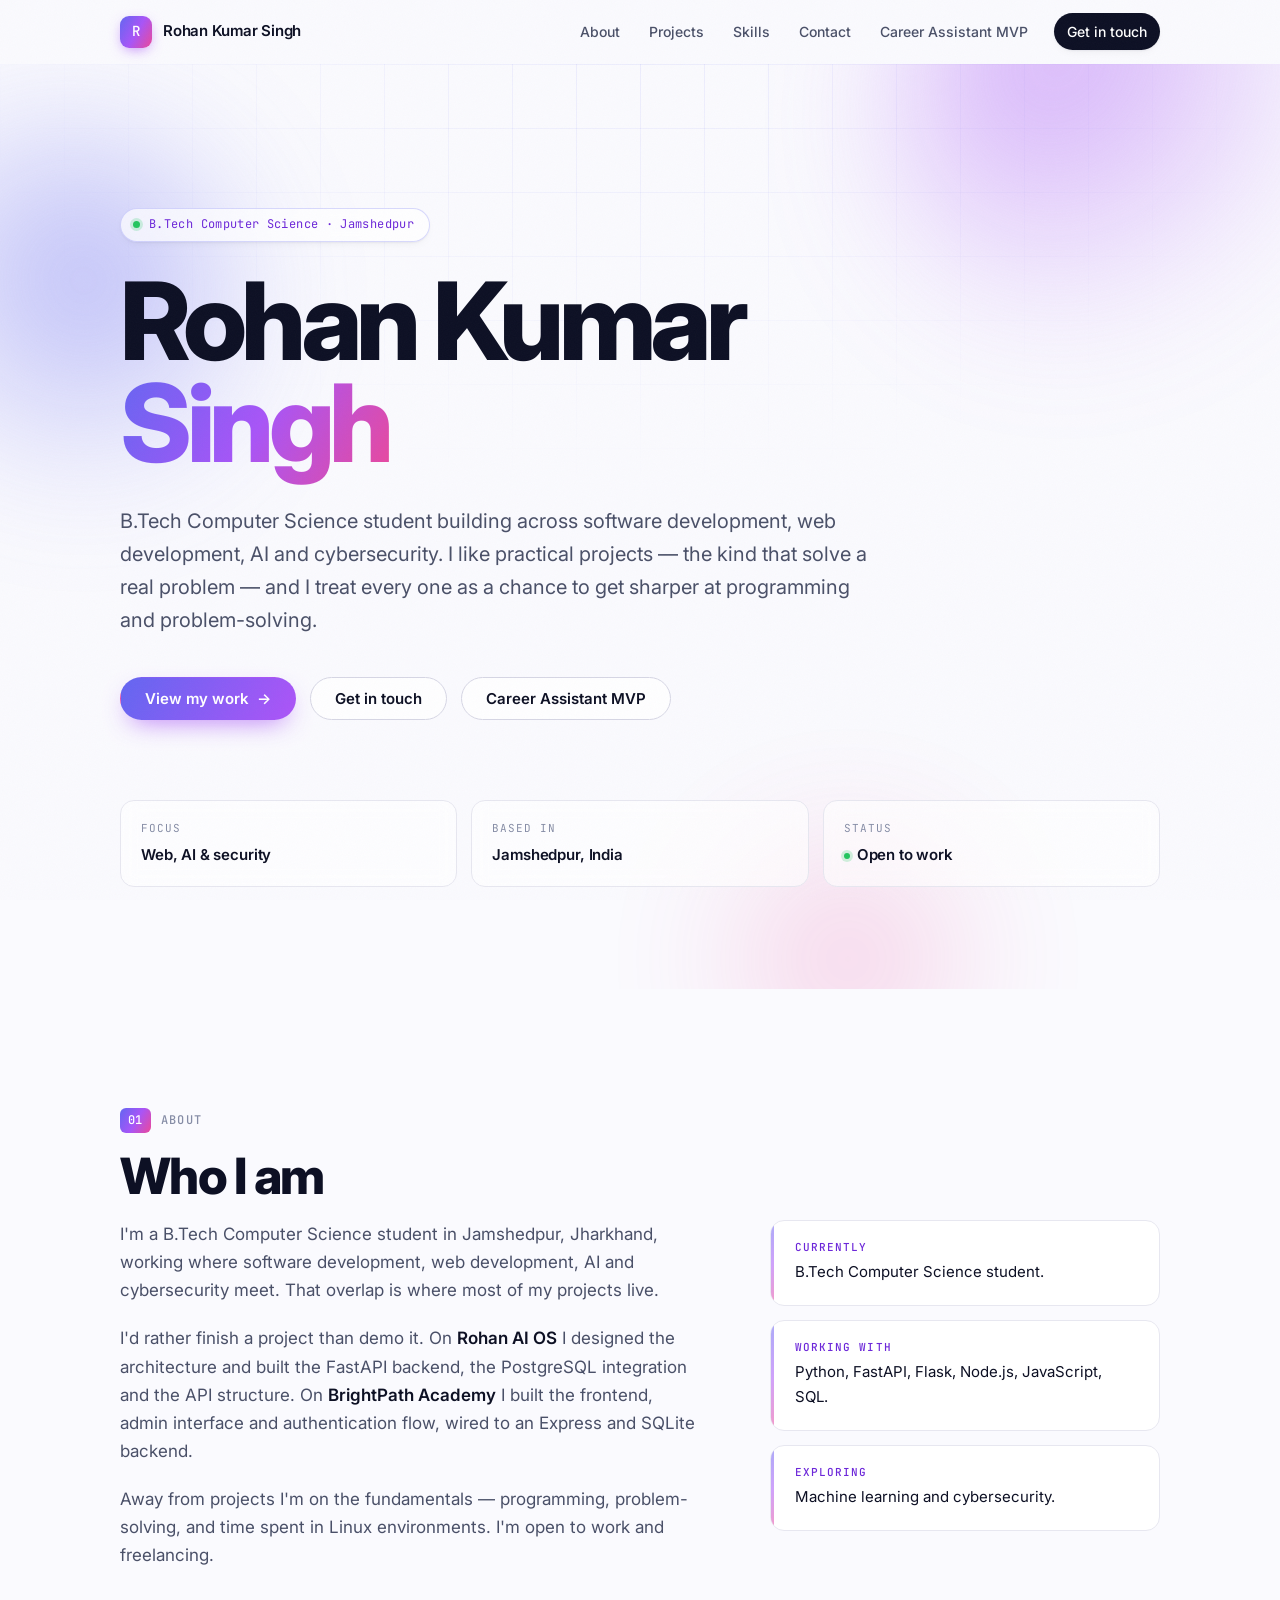
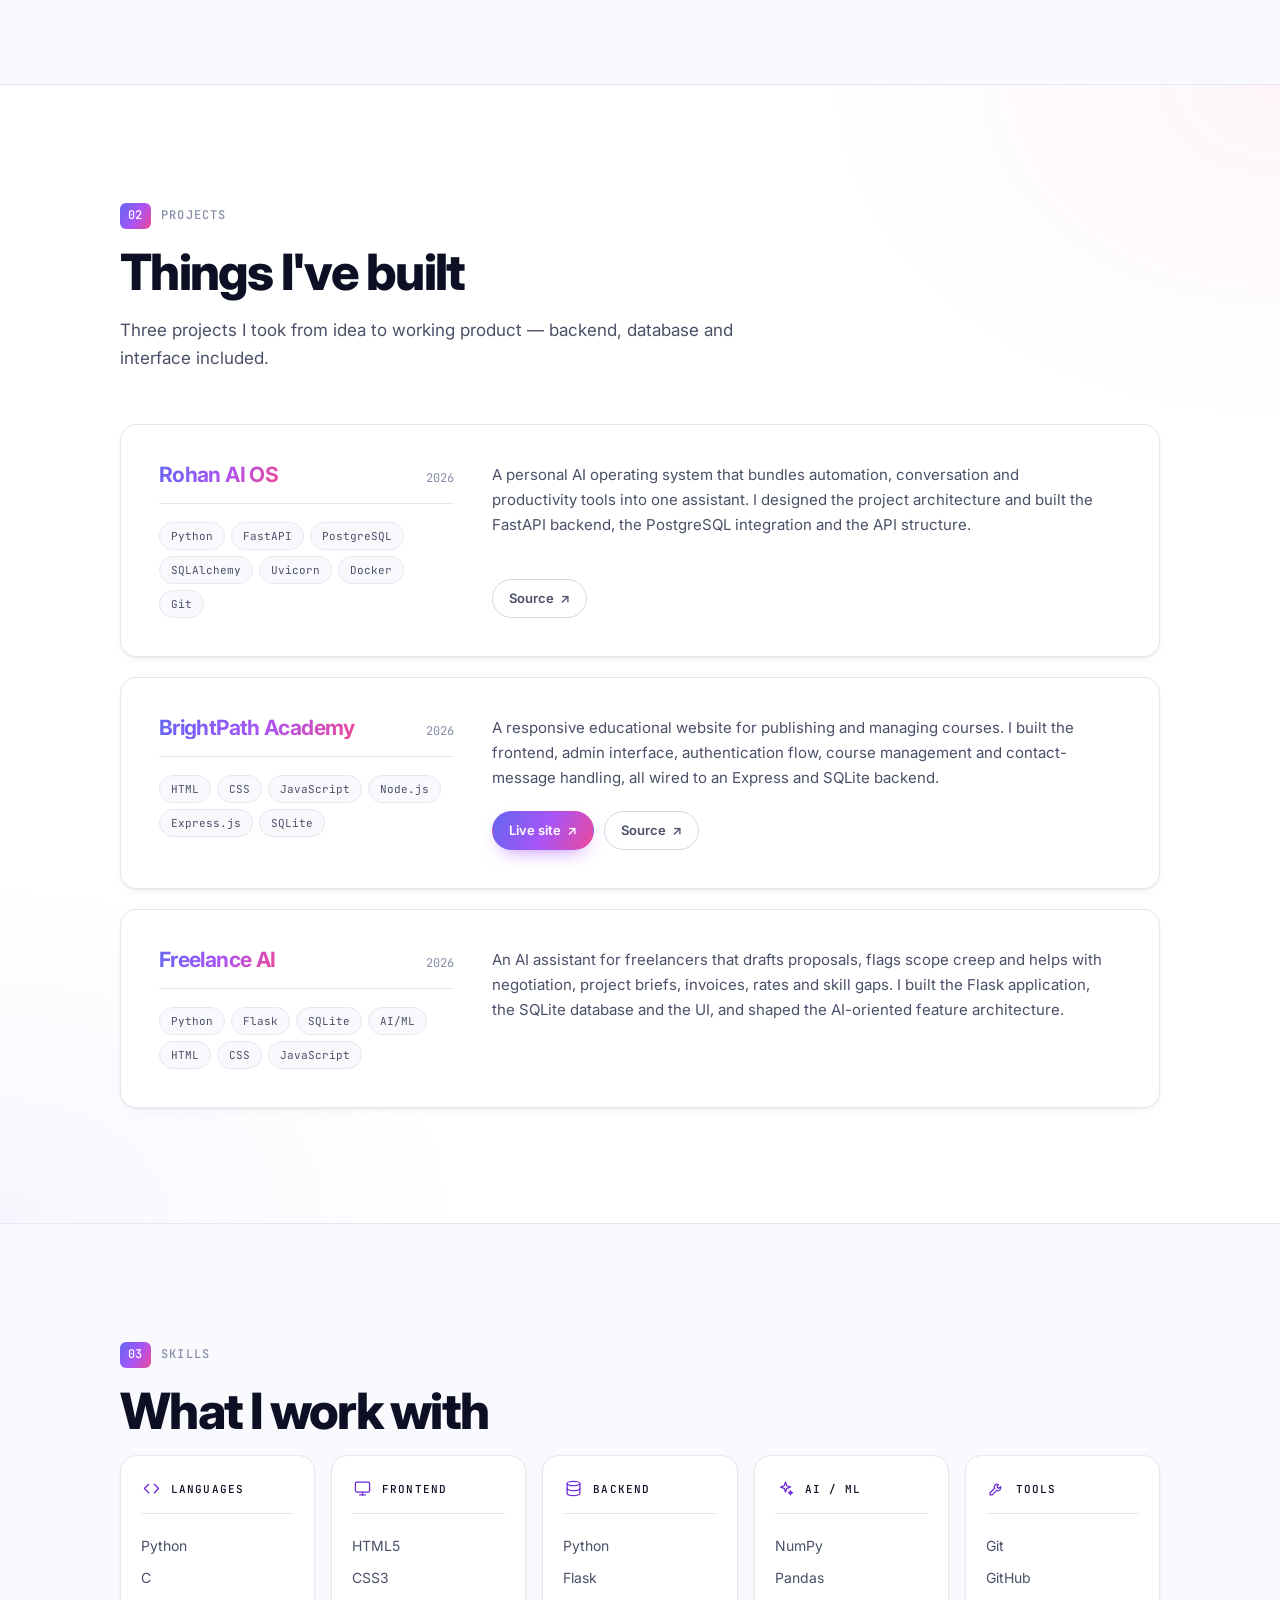
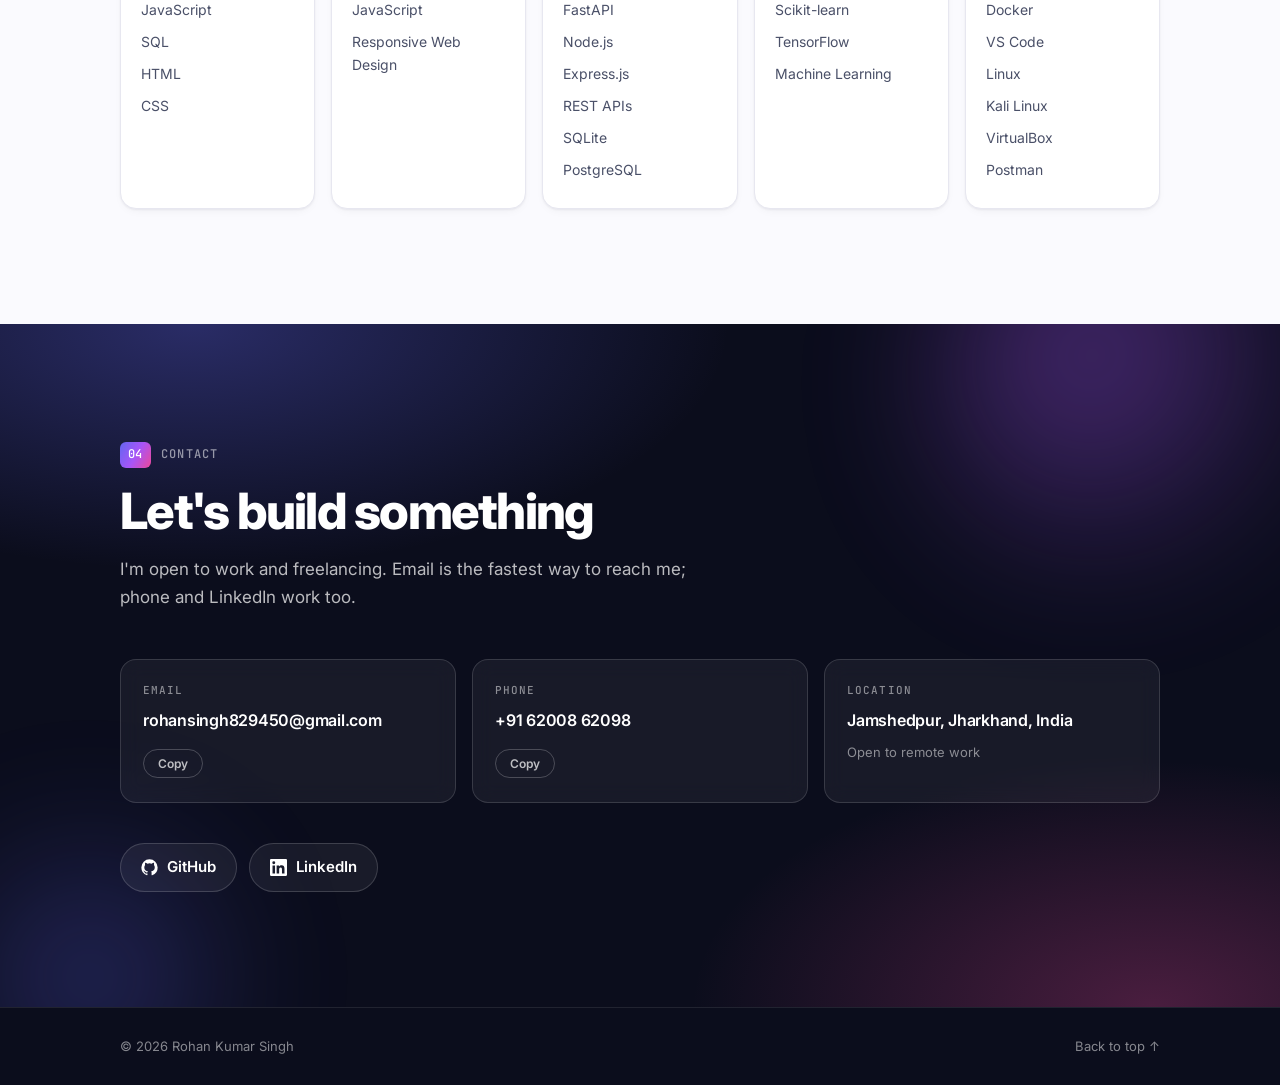
==== commit 30d475cb: "Apply remaining changes Co-authored-by: ROHANSINGH-create <261453760+ROHANSINGH-create@users.noreply" ====
--- a/web/index.html
+++ b/web/index.html
@@ -31,6 +31,7 @@
       <a href="#projects">Projects</a>
       <a href="#skills">Skills</a>
       <a href="#contact">Contact</a>
+      <a href="/career-assistant/">Career Assistant MVP</a>
       <a class="nav__cta" href="#contact">Get in touch</a>
     </nav>
 
@@ -72,6 +73,7 @@
           <span aria-hidden="true">→</span>
         </a>
         <a class="btn btn--ghost" href="#contact">Get in touch</a>
+        <a class="btn btn--ghost" href="/career-assistant/">Career Assistant MVP</a>
       </div>
 
       <dl class="hero__stats reveal">
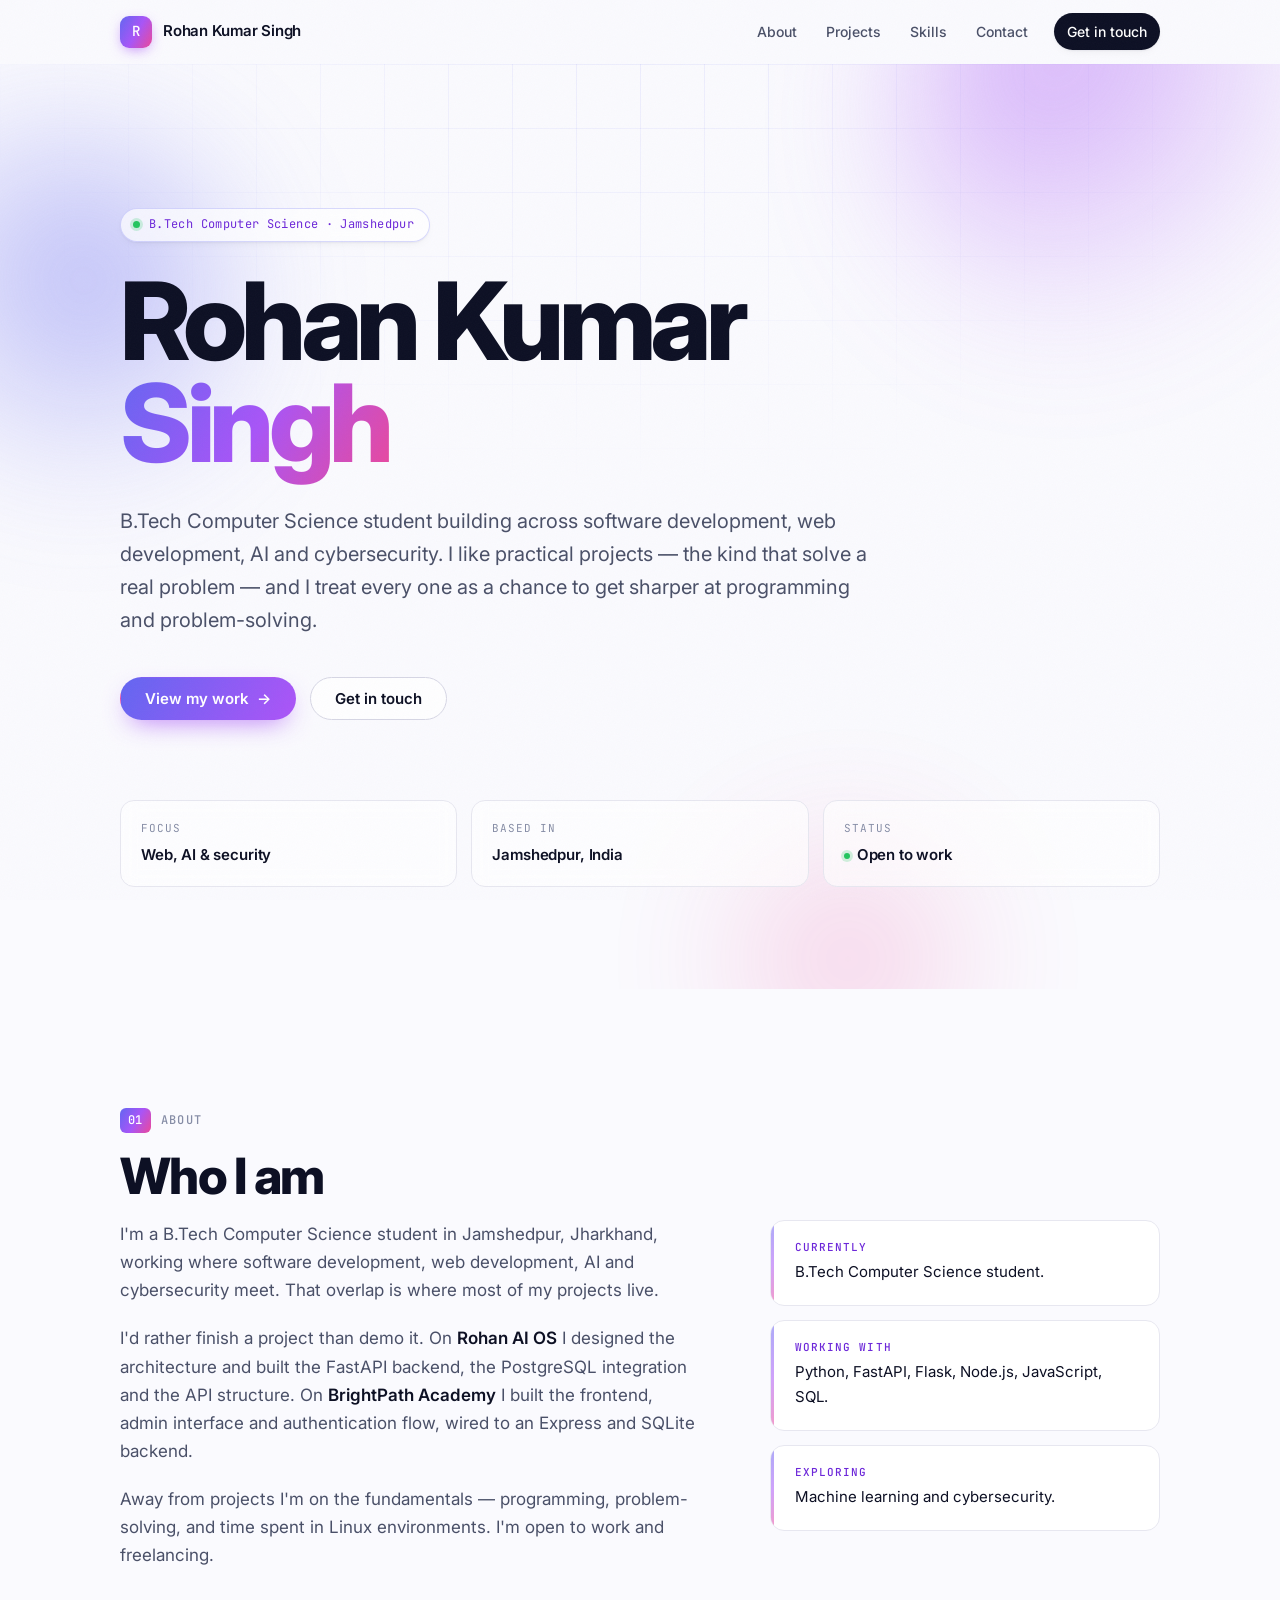
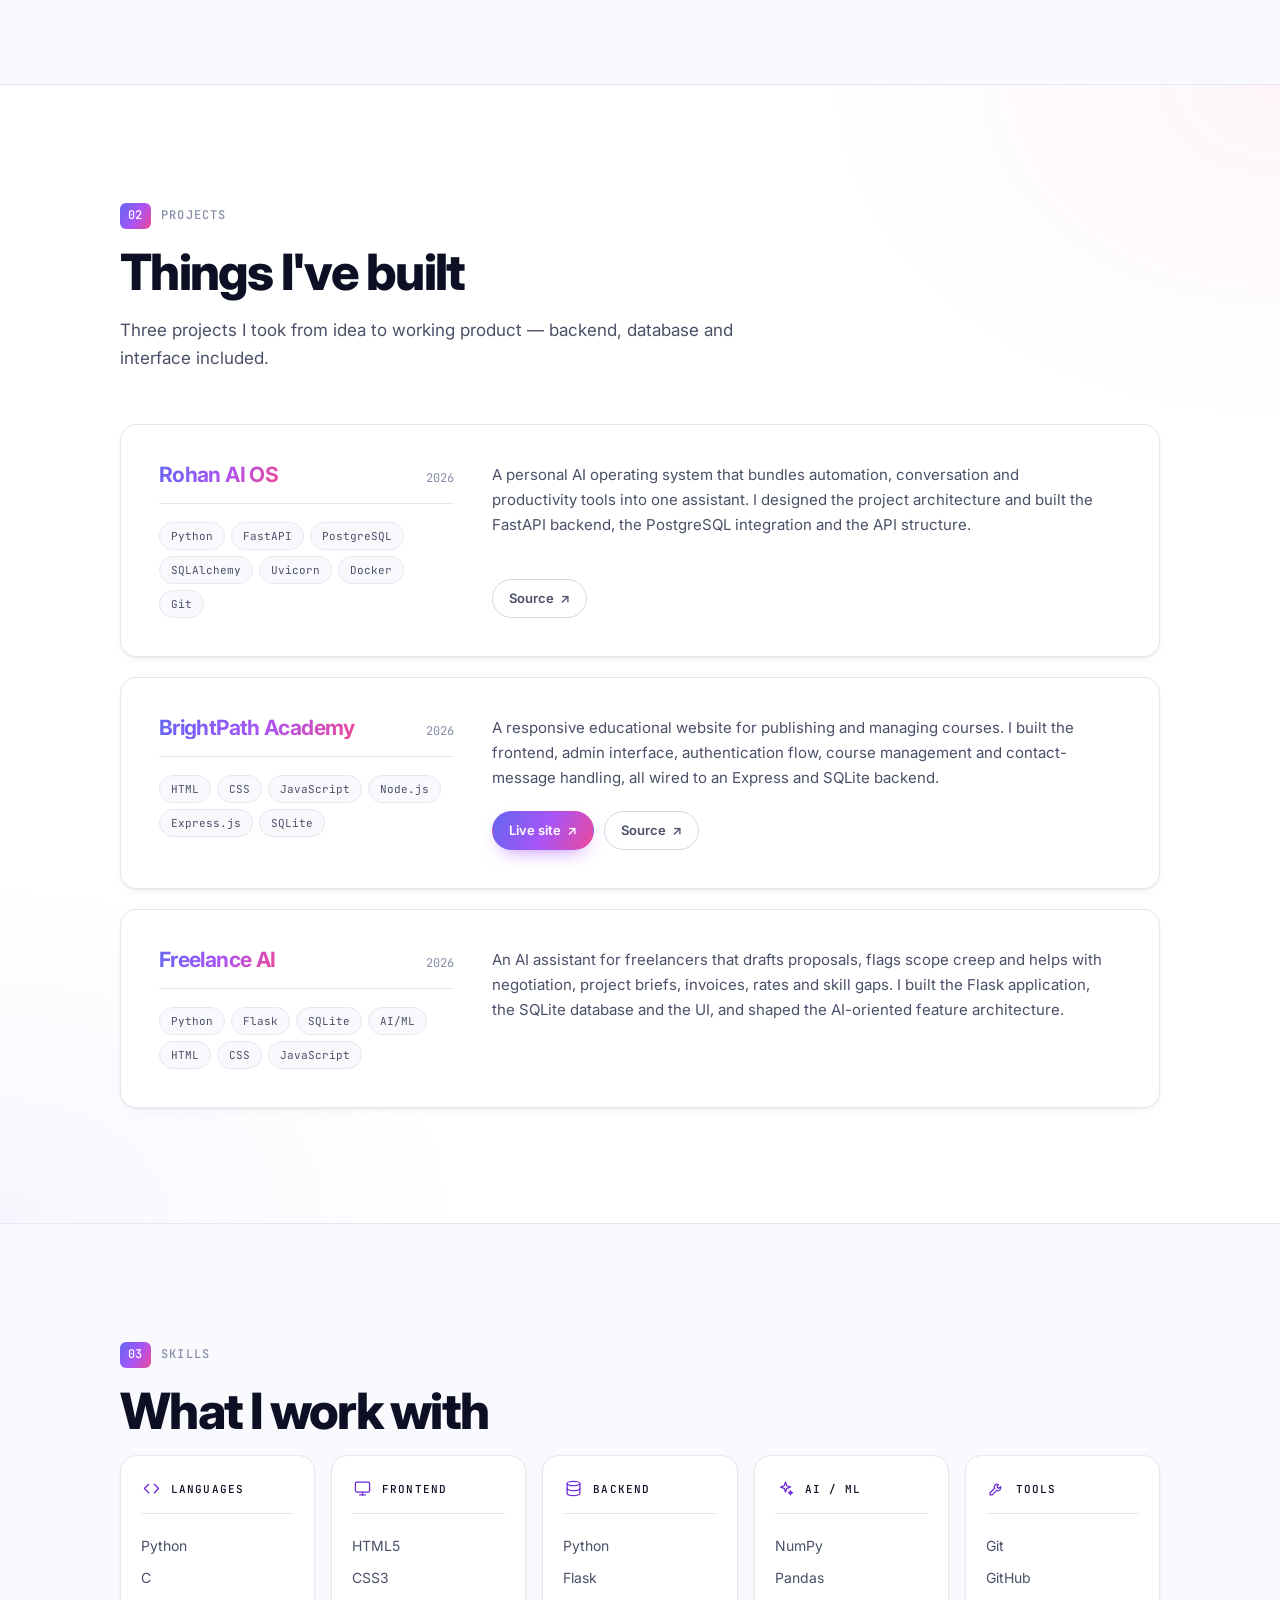
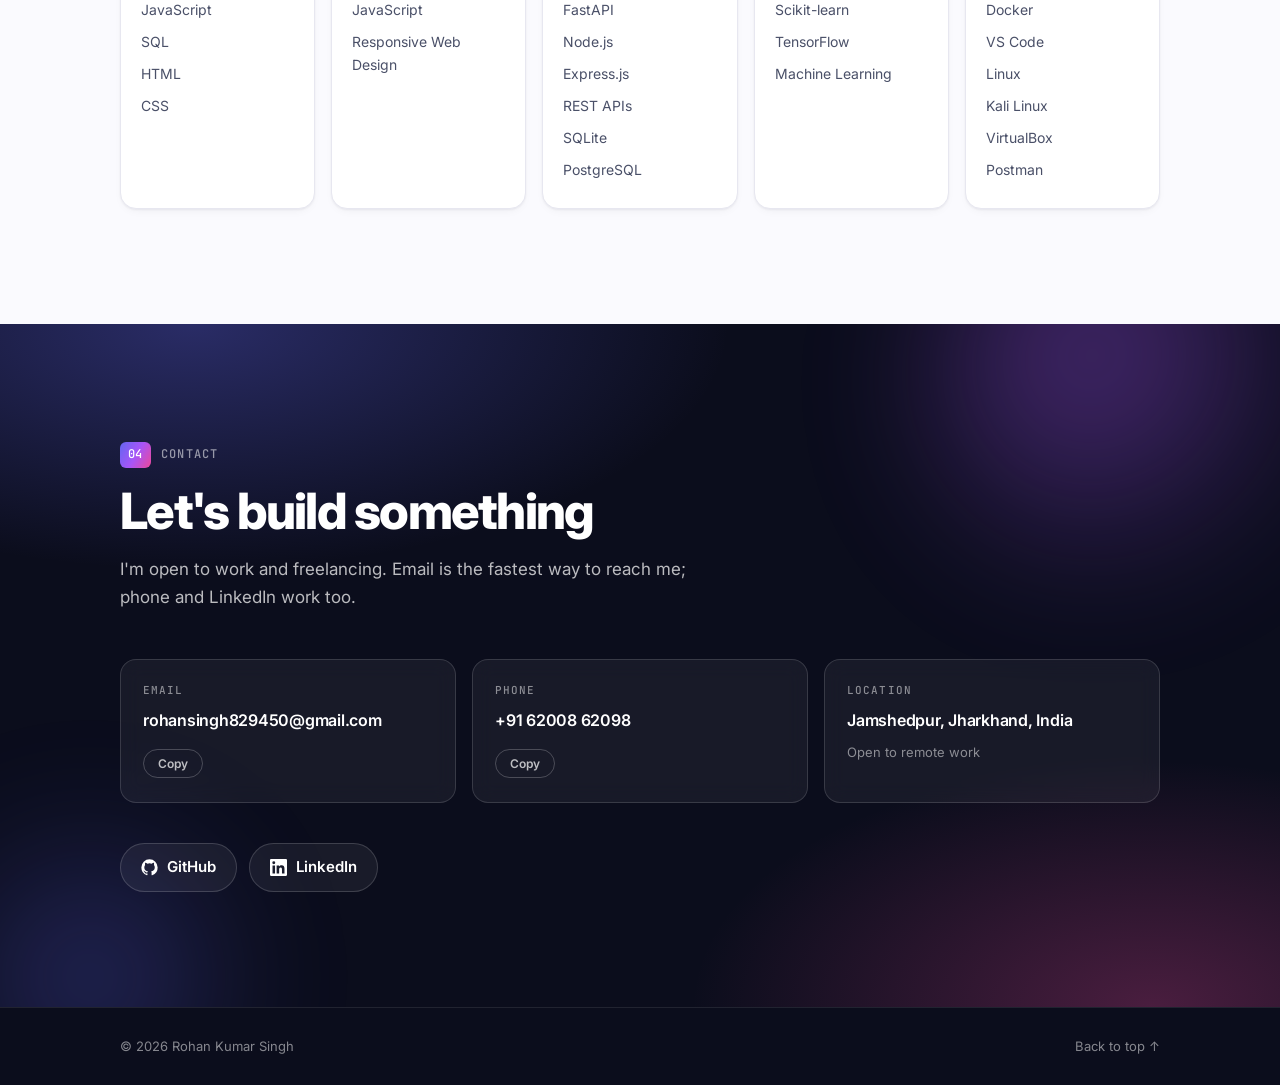
==== commit a7d83380: "Revert "Implement Milestone 1 of Career Guidance Assistant MVP (profile + career goal persistence)"" ====
--- a/web/index.html
+++ b/web/index.html
@@ -31,7 +31,6 @@
       <a href="#projects">Projects</a>
       <a href="#skills">Skills</a>
       <a href="#contact">Contact</a>
-      <a href="/career-assistant/">Career Assistant MVP</a>
       <a class="nav__cta" href="#contact">Get in touch</a>
     </nav>
 
@@ -73,7 +72,6 @@
           <span aria-hidden="true">→</span>
         </a>
         <a class="btn btn--ghost" href="#contact">Get in touch</a>
-        <a class="btn btn--ghost" href="/career-assistant/">Career Assistant MVP</a>
       </div>
 
       <dl class="hero__stats reveal">
